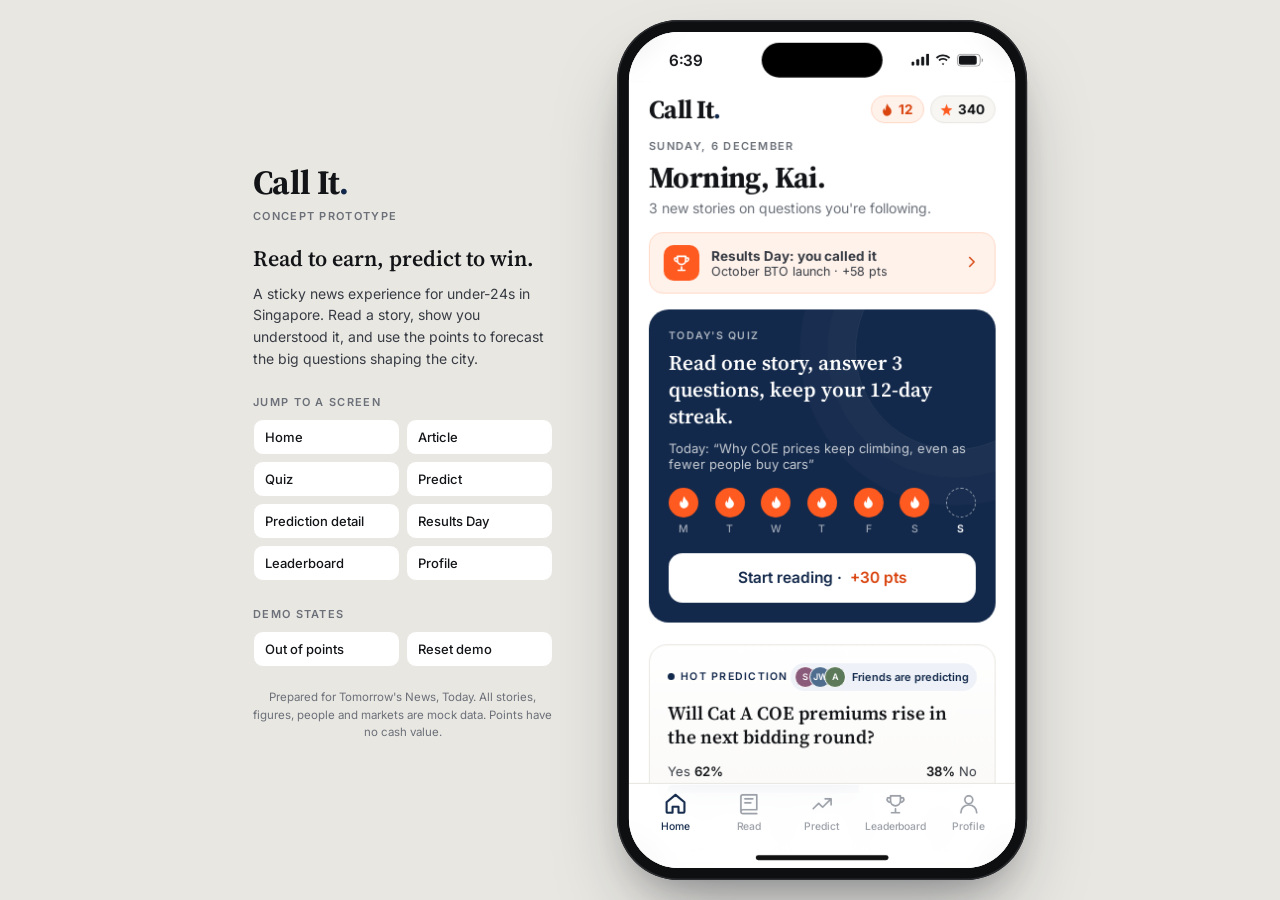
==== callit/index.html @ 399ace3a "Add Call It: clickable mobile mockup for a read-to-earn, predict-to-win news app Single self-contain" ====
<!doctype html>
<html lang="en-SG">
<head>
<meta charset="utf-8">
<meta name="viewport" content="width=device-width, initial-scale=1, viewport-fit=cover">
<title>Call It · Concept prototype</title>
<meta name="description" content="Clickable mobile mockup for Call It: read to earn, predict to win. A news concept for under-24s in Singapore.">
<link rel="preconnect" href="https://fonts.googleapis.com">
<link rel="preconnect" href="https://fonts.gstatic.com" crossorigin>
<link href="https://fonts.googleapis.com/css2?family=Inter:wght@400;500;600;700&family=Source+Serif+4:ital,opsz,wght@0,8..60,400;0,8..60,600;0,8..60,700;1,8..60,400&display=swap" rel="stylesheet">
<style>
:root{
  --ink:#121417; --ink2:#373c44; --muted:#6b7079; --faint:#9a9ea6;
  --line:#e9e7e2; --line2:#f1efeb; --paper:#ffffff; --soft:#f7f6f3;
  --navy:#13294b; --navy2:#223f6e; --navy-tint:#eef2f8; --navy-mid:#c9d3e3;
  --accent:#ff5a1f; --accent-tint:#fff2eb; --accent-deep:#d9440f;
  --green:#1d8048; --green-tint:#e9f5ee; --red:#c0392b; --red-tint:#fcedeb;
  --serif:"Source Serif 4", Georgia, "Times New Roman", serif;
  --sans:Inter, system-ui, -apple-system, "Segoe UI", Roboto, sans-serif;
  --ease:cubic-bezier(.2,.8,.2,1);
}
*{box-sizing:border-box;margin:0;padding:0}
html,body{height:100%}
body{background:#e9e7e2;color:var(--ink);font-family:var(--sans);-webkit-font-smoothing:antialiased;overflow:hidden}
button{font:inherit;color:inherit;background:none;border:0;cursor:pointer;text-align:left}
.serif{font-family:var(--serif)}

/* ---------- Stage & pitch panel ---------- */
.stage{height:100%;display:flex;align-items:center;justify-content:center;gap:64px;padding:24px}
.pitch{width:300px;flex:none}
.pitch .wm{font-family:var(--serif);font-weight:700;font-size:34px;letter-spacing:-.02em}
.pitch .wm i{color:var(--navy);font-style:normal}
.pitch .kicker{font-size:11px;letter-spacing:.12em;text-transform:uppercase;color:var(--muted);font-weight:600;margin-top:4px}
.pitch h2{font-family:var(--serif);font-weight:600;font-size:22px;line-height:1.25;margin:22px 0 10px}
.pitch p{font-size:14px;line-height:1.55;color:var(--ink2)}
.pitch h3{font-size:11px;letter-spacing:.12em;text-transform:uppercase;color:var(--muted);font-weight:600;margin:26px 0 10px}
.jump{display:grid;grid-template-columns:1fr 1fr;gap:6px}
.jump button{background:#fff;border:1px solid var(--line);border-radius:10px;padding:9px 11px;font-size:13px;font-weight:500;transition:border-color .15s,background .15s}
.jump button:hover{border-color:var(--navy);background:var(--navy-tint)}
.jump button.wide{grid-column:span 2}
.pitch .fine{font-size:11.5px;color:var(--muted);margin-top:22px;line-height:1.5}
@media (max-width:1000px){.pitch{display:none}}

/* ---------- Phone ---------- */
.phone-slot{flex:none;position:relative}
.phone{position:absolute;top:0;left:0;width:414px;height:868px;border-radius:62px;background:#0e0f11;padding:12px;transform-origin:top left;
  box-shadow:0 0 0 1.5px #2b2d31 inset,0 40px 80px -20px rgba(20,25,35,.35),0 18px 36px -18px rgba(20,25,35,.3)}
.screen-area{position:relative;width:390px;height:844px;border-radius:50px;overflow:hidden;background:var(--paper);isolation:isolate}
.island{position:absolute;top:11px;left:50%;transform:translateX(-50%);width:122px;height:35px;border-radius:20px;background:#000;z-index:50}
.statusbar{position:absolute;top:0;left:0;right:0;height:50px;z-index:40;display:flex;align-items:center;justify-content:space-between;padding:6px 32px 0 40px;font-weight:600;font-size:15.5px;background:rgba(255,255,255,.9);backdrop-filter:saturate(1.6) blur(12px);-webkit-backdrop-filter:saturate(1.6) blur(12px);transition:background .3s,color .3s}
.statusbar.dark{background:var(--navy);color:#fff}
.statusbar .sb-r{display:flex;gap:6px;align-items:center}
.homebar{position:absolute;bottom:8px;left:50%;transform:translateX(-50%);width:134px;height:5px;border-radius:3px;background:#111;z-index:60;pointer-events:none}
@media (max-width:500px){
  .stage{padding:0}
  .phone-slot{width:100% !important;height:100% !important}
  .phone{position:static;width:100%;height:100%;border-radius:0;padding:0;transform:none !important;box-shadow:none}
  .screen-area{width:100%;height:100%;border-radius:0}
  .island{display:none}
}

#view{position:absolute;inset:0}
.screen{position:absolute;inset:0;overflow-y:auto;overflow-x:hidden;background:var(--paper);padding:50px 0 104px;scrollbar-width:none;will-change:transform}
.screen::-webkit-scrollbar{display:none}
.screen.no-tab{padding-bottom:0}
.screen.leaving{pointer-events:none}
.enter-push{animation:pushIn .42s var(--ease) both;z-index:2;box-shadow:-10px 0 30px rgba(0,0,0,.08)}
.leave-push{animation:pushOut .42s var(--ease) both;z-index:1}
.enter-pop{animation:popIn .4s var(--ease) both;z-index:1}
.leave-pop{animation:popOut .4s var(--ease) both;z-index:2;box-shadow:-10px 0 30px rgba(0,0,0,.08)}
.enter-fade{animation:fadeIn .32s var(--ease) both;z-index:2}
.leave-fade{animation:fadeOut .22s ease both;z-index:1}
@keyframes pushIn{from{transform:translateX(100%)}to{transform:none}}
@keyframes pushOut{to{transform:translateX(-26%);opacity:.5}}
@keyframes popIn{from{transform:translateX(-26%);opacity:.5}to{transform:none;opacity:1}}
@keyframes popOut{to{transform:translateX(100%)}}
@keyframes fadeIn{from{opacity:0;transform:translateY(10px)}to{opacity:1;transform:none}}
@keyframes fadeOut{to{opacity:0}}
@keyframes rise{from{opacity:0;transform:translateY(14px)}to{opacity:1;transform:none}}
@keyframes pop{0%{transform:scale(.6);opacity:0}60%{transform:scale(1.08);opacity:1}100%{transform:scale(1)}}
@keyframes pulse{0%{transform:scale(1)}40%{transform:scale(1.18)}100%{transform:scale(1)}}

/* ---------- Tab bar ---------- */
.tabbar{position:absolute;left:0;right:0;bottom:0;height:86px;padding:8px 10px 26px;display:flex;justify-content:space-around;z-index:30;background:rgba(255,255,255,.94);backdrop-filter:saturate(1.6) blur(14px);-webkit-backdrop-filter:saturate(1.6) blur(14px);border-top:1px solid var(--line);transition:transform .35s var(--ease)}
.tabbar.hidden{transform:translateY(105%)}
.tabbar button{flex:1;display:flex;flex-direction:column;align-items:center;gap:4px;font-size:10.5px;font-weight:500;color:var(--faint);transition:color .2s;text-align:center}
.tabbar button svg{width:24px;height:24px;stroke-width:1.7}
.tabbar button.on{color:var(--navy)}
.tabbar button.on svg{stroke-width:2.1}

/* ---------- Common ---------- */
.pad{padding:0 20px}
.topbar{display:flex;align-items:center;justify-content:space-between;padding:10px 20px 6px;min-height:52px}
.wordmark{font-family:var(--serif);font-weight:700;font-size:26px;letter-spacing:-.025em}
.wordmark i{font-style:normal;color:var(--navy)}
.page-title{font-family:var(--serif);font-weight:700;font-size:30px;letter-spacing:-.02em}
.page-sub{font-size:14px;color:var(--muted);margin-top:2px;line-height:1.45}
.chips{display:flex;gap:6px}
.chip{display:inline-flex;align-items:center;gap:4px;padding:5px 10px 5px 8px;border-radius:99px;font-size:13.5px;font-weight:600;background:var(--soft);border:1px solid var(--line)}
.chip svg{width:15px;height:15px}
.chip.streak{color:var(--accent-deep);background:var(--accent-tint);border-color:#ffd9c7}
.chip.pts{color:var(--ink)}
.chip.pts svg{color:var(--accent)}
.chip.bump{animation:pulse .5s var(--ease)}
.cat{font-size:10.5px;letter-spacing:.11em;text-transform:uppercase;font-weight:650;color:var(--navy);font-weight:600}
.byline{font-size:12px;color:var(--muted);margin-top:6px}
.section-h{display:flex;align-items:baseline;justify-content:space-between;margin:30px 20px 12px;padding-top:14px;border-top:2px solid var(--ink)}
.section-h h2{font-family:var(--serif);font-size:20px;font-weight:700;letter-spacing:-.01em}
.section-h button{font-size:13px;font-weight:600;color:var(--navy)}
.label{font-size:10.5px;letter-spacing:.12em;text-transform:uppercase;font-weight:600;color:var(--muted)}
.btn{display:inline-flex;align-items:center;justify-content:center;gap:8px;height:50px;padding:0 20px;border-radius:14px;font-weight:600;font-size:15.5px;transition:transform .12s,background .2s,opacity .2s}
.btn:active{transform:scale(.98)}
.btn.block{display:flex;width:100%}
.btn.primary{background:var(--navy);color:#fff}
.btn.primary:hover{background:var(--navy2)}
.btn.primary[disabled]{background:#c4cad4;cursor:default}
.btn.ghost{background:var(--soft);color:var(--ink);border:1px solid var(--line)}
.btn.white{background:#fff;color:var(--navy)}
.btn.text{height:44px;color:var(--navy)}
.icon-btn{width:40px;height:40px;border-radius:12px;display:grid;place-items:center;color:var(--ink)}
.icon-btn:hover{background:var(--soft)}
.icon-btn svg{width:22px;height:22px}
.navbar{position:sticky;top:0;z-index:5;display:flex;align-items:center;justify-content:space-between;padding:4px 10px;background:rgba(255,255,255,.94);backdrop-filter:blur(10px);-webkit-backdrop-filter:blur(10px)}
.navbar .nb-r{display:flex}
.navbar .nb-t{font-size:13px;font-weight:600;color:var(--muted);opacity:0;transition:opacity .2s;max-width:200px;white-space:nowrap;overflow:hidden;text-overflow:ellipsis}
.navbar.scrolled{border-bottom:1px solid var(--line)}
.navbar.scrolled .nb-t{opacity:1}
.avatar{width:32px;height:32px;border-radius:50%;display:grid;place-items:center;font-size:12px;font-weight:600;color:#fff;flex:none;border:2px solid #fff}
.avstack{display:flex}
.avstack .avatar{width:22px;height:22px;font-size:9px;margin-left:-7px;border-width:1.5px}
.avstack .avatar:first-child{margin-left:0}
.toast{position:absolute;left:50%;bottom:104px;transform:translate(-50%,20px);background:var(--ink);color:#fff;padding:11px 16px;border-radius:12px;font-size:13.5px;font-weight:500;opacity:0;transition:all .3s var(--ease);z-index:70;white-space:nowrap;pointer-events:none}
.toast.show{opacity:1;transform:translate(-50%,0)}
#confetti{position:absolute;inset:0;width:100%;height:100%;pointer-events:none;z-index:65}
.stagger>*{animation:rise .5s var(--ease) both}
.stagger>*:nth-child(2){animation-delay:.04s}.stagger>*:nth-child(3){animation-delay:.08s}.stagger>*:nth-child(4){animation-delay:.12s}.stagger>*:nth-child(5){animation-delay:.16s}.stagger>*:nth-child(6){animation-delay:.2s}.stagger>*:nth-child(7){animation-delay:.24s}.stagger>*:nth-child(8){animation-delay:.28s}
.no-anim .stagger>*{animation:none}

/* ---------- Thumbnails ---------- */
.thumb{position:relative;border-radius:10px;overflow:hidden;display:grid;place-items:center;color:rgba(255,255,255,.55);flex:none}
.thumb::after{content:"";position:absolute;inset:0;background:repeating-linear-gradient(135deg,rgba(255,255,255,.05) 0 1px,transparent 1px 9px)}
.thumb svg{width:34%;height:34%;stroke-width:1.2;position:relative;z-index:1}
.thumb.lead{width:100%;aspect-ratio:16/9;border-radius:12px}
.thumb.lead svg{width:22%;height:22%}
.thumb.sq{width:86px;height:86px}
.thumb.sm{width:64px;height:64px;border-radius:8px}
.thumb.xs{width:40px;height:40px;border-radius:8px}
.thumb.hero{width:100%;aspect-ratio:16/9;border-radius:0}
.thumb.hero svg{width:20%;height:20%}

/* ---------- Article cards ---------- */
.lead-card{display:block;width:100%;padding:0 20px}
.lead-card h3{font-family:var(--serif);font-size:24px;line-height:1.2;font-weight:700;letter-spacing:-.015em;margin:8px 0 6px}
.lead-card .dek{font-family:var(--serif);font-size:15.5px;line-height:1.45;color:var(--ink2)}
.lead-card .cat{display:block;margin-top:14px}
.row-card{display:flex;gap:14px;width:100%;padding:16px 20px;border-top:1px solid var(--line)}
.row-card:first-child{border-top:0}
.row-card .rc-body{flex:1;min-width:0}
.row-card h3{font-family:var(--serif);font-size:17px;line-height:1.28;font-weight:600;margin-top:5px;letter-spacing:-.005em}
.row-card:hover h3,.lead-card:hover h3,.mini-card:hover h3{text-decoration:underline;text-decoration-thickness:1px;text-underline-offset:3px}
.meta-row{display:flex;align-items:center;gap:8px;margin-top:7px;font-size:12px;color:var(--muted)}
.qb{font-size:11px;font-weight:600;color:var(--accent-deep);background:var(--accent-tint);padding:2px 7px;border-radius:6px;white-space:nowrap}
.qb.done{color:var(--green);background:var(--green-tint)}
.mini-card{display:flex;gap:12px;width:100%;padding:12px 0;border-top:1px solid var(--line);align-items:center}
.mini-card:first-child{border-top:0;padding-top:4px}
.mini-card h3{font-family:var(--serif);font-size:15.5px;line-height:1.3;font-weight:600;margin-top:3px}

/* ---------- Home ---------- */
.greet{padding:6px 20px 0}
.greet .date{font-size:11px;letter-spacing:.12em;text-transform:uppercase;color:var(--muted);font-weight:600}
.greet h1{font-family:var(--serif);font-size:30px;font-weight:700;letter-spacing:-.02em;margin-top:4px}
.greet p{font-size:14px;color:var(--muted);margin-top:2px}
.results-strip{display:flex;align-items:center;gap:12px;margin:16px 20px 0;padding:12px 14px;border-radius:14px;background:var(--accent-tint);border:1px solid #ffd9c7;width:calc(100% - 40px)}
.results-strip .rs-ic{width:36px;height:36px;border-radius:10px;background:var(--accent);color:#fff;display:grid;place-items:center;flex:none}
.results-strip .rs-ic svg{width:20px;height:20px}
.results-strip b{display:block;font-size:13.5px}
.results-strip span{font-size:12.5px;color:var(--ink2)}
.results-strip .chev{margin-left:auto;color:var(--accent-deep)}
.quiz-card{margin:16px 20px 0;padding:20px;border-radius:20px;background:var(--navy);color:#fff;position:relative;overflow:hidden}
.quiz-card::before{content:"";position:absolute;right:-60px;top:-60px;width:200px;height:200px;border-radius:50%;border:1px solid rgba(255,255,255,.08);box-shadow:0 0 0 28px rgba(255,255,255,.025),0 0 0 56px rgba(255,255,255,.02)}
.quiz-card .label{color:rgba(255,255,255,.65)}
.quiz-card h2{font-family:var(--serif);font-size:21px;line-height:1.28;font-weight:600;margin:8px 0 16px;max-width:290px;position:relative}
.quiz-card .qc-art{font-size:13px;color:rgba(255,255,255,.75);margin:-6px 0 16px;position:relative}
.week{display:flex;justify-content:space-between;margin-bottom:18px;position:relative}
.week .d{display:flex;flex-direction:column;align-items:center;gap:5px;font-size:10.5px;color:rgba(255,255,255,.6);font-weight:500}
.week .dot{width:30px;height:30px;border-radius:50%;display:grid;place-items:center;background:rgba(255,255,255,.08)}
.week .dot svg{width:15px;height:15px}
.week .dot.done{background:var(--accent);color:#fff}
.week .dot.today{border:1.5px dashed rgba(255,255,255,.55);background:transparent}
.week .d.is-today{color:#fff;font-weight:600}
.quiz-card .btn{position:relative}
.quiz-card.safe .btn{background:rgba(255,255,255,.12);color:#fff}
.hot{margin:22px 20px 0;border:1px solid var(--line);border-radius:18px;padding:18px;display:block;width:calc(100% - 40px);background:linear-gradient(180deg,#fff, var(--soft));transition:border-color .2s}
.hot:hover{border-color:var(--navy-mid)}
.hot .hot-top{display:flex;justify-content:space-between;align-items:center}
.live{display:inline-flex;align-items:center;gap:6px;font-size:10.5px;letter-spacing:.12em;text-transform:uppercase;font-weight:650;color:var(--navy);font-weight:600}
.live::before{content:"";width:7px;height:7px;border-radius:50%;background:var(--navy);box-shadow:0 0 0 0 rgba(19,41,75,.5);animation:livepulse 2s infinite}
@keyframes livepulse{0%{box-shadow:0 0 0 0 rgba(19,41,75,.45)}70%{box-shadow:0 0 0 7px rgba(19,41,75,0)}100%{box-shadow:0 0 0 0 rgba(19,41,75,0)}}
.hot h3{font-family:var(--serif);font-size:19px;line-height:1.3;font-weight:600;margin:10px 0 14px}
.countdown{font-variant-numeric:tabular-nums;font-size:12.5px;font-weight:600;color:var(--ink2)}
.countdown-big{display:flex;gap:6px;margin-top:14px}
.countdown-big .u{flex:1;background:#fff;border:1px solid var(--line);border-radius:10px;padding:7px 0;text-align:center}
.countdown-big b{display:block;font-size:18px;font-variant-numeric:tabular-nums;font-weight:650;font-weight:600}
.countdown-big small{font-size:10px;color:var(--muted);text-transform:uppercase;letter-spacing:.08em}
.hot .cta{display:flex;justify-content:space-between;align-items:center;margin-top:14px;font-size:13.5px;font-weight:600;color:var(--navy)}

/* Yes/No bar */
.yn-labels{display:flex;justify-content:space-between;font-size:13px;margin-bottom:6px;color:var(--ink2)}
.yn-labels b{font-weight:650;color:var(--ink);font-weight:600}
.yn-bar{height:8px;border-radius:5px;background:#e3e6ec;overflow:hidden;display:flex}
.yn-bar i{display:block;height:100%;background:var(--navy);border-radius:5px 0 0 5px;transition:width .8s var(--ease)}
.yn.big .yn-labels{font-size:15px}
.yn.big .yn-labels b{font-size:26px;font-family:var(--serif);font-weight:700;display:block;line-height:1.1}
.yn.big .yn-bar{height:12px;border-radius:7px}
.yn.big .yn-labels span:last-child{text-align:right}

/* ---------- Read ---------- */
.filters{display:flex;gap:7px;overflow-x:auto;padding:14px 20px 4px;scrollbar-width:none}
.filters::-webkit-scrollbar{display:none}
.filters button{flex:none;padding:7px 13px;border-radius:99px;font-size:13px;font-weight:500;border:1px solid var(--line);color:var(--ink2);transition:all .15s}
.filters button.on{background:var(--ink);border-color:var(--ink);color:#fff}
.cap-line{margin:14px 20px 0;display:flex;align-items:center;gap:10px;font-size:12px;color:var(--muted)}
.cap-line .bar{flex:1;height:4px;border-radius:2px;background:var(--line);overflow:hidden}
.cap-line .bar i{display:block;height:100%;background:var(--accent);border-radius:2px;transition:width .6s var(--ease)}

/* ---------- Article ---------- */
.read-prog{position:absolute;left:0;bottom:-1px;height:2px;background:var(--navy);width:0}
.art-head{padding:6px 20px 0}
.art-head h1{font-family:var(--serif);font-size:29px;line-height:1.16;font-weight:700;letter-spacing:-.02em;margin:10px 0 12px}
.art-head .dek{font-family:var(--serif);font-size:17.5px;line-height:1.45;color:var(--ink2)}
.author{display:flex;align-items:center;gap:10px;padding:16px 0;margin-top:16px;border-top:1px solid var(--line);border-bottom:1px solid var(--line)}
.author .avatar{background:var(--navy-mid);color:var(--navy);border:0;width:36px;height:36px}
.author b{font-size:13.5px;display:block}
.author span{font-size:12px;color:var(--muted)}
.art-fig{margin:18px 0 0}
.art-fig figcaption{font-size:11.5px;color:var(--muted);padding:6px 20px 0}
.explainer{margin:20px 20px 0;border:1px solid var(--navy-mid);border-radius:16px;background:var(--navy-tint);overflow:hidden}
.explainer .ex-btn{display:flex;align-items:center;gap:10px;width:100%;padding:14px 16px;font-weight:600;font-size:14.5px;color:var(--navy)}
.explainer .ex-btn .spark{width:30px;height:30px;border-radius:9px;background:var(--navy);color:#fff;display:grid;place-items:center;flex:none}
.explainer .ex-btn .spark svg{width:16px;height:16px}
.explainer .ex-btn small{display:block;font-weight:500;font-size:12px;color:var(--muted)}
.explainer .ex-btn .chev{margin-left:auto;transition:transform .3s var(--ease)}
.explainer .ex-body{display:grid;grid-template-rows:0fr;transition:grid-template-rows .4s var(--ease)}
.explainer .ex-body>div{overflow:hidden}
.explainer.open .ex-body{grid-template-rows:1fr}
.explainer.open .chev{transform:rotate(180deg)}
.explainer .ex-inner{padding:0 16px 16px}
.explainer .ex-inner p{font-size:15px;line-height:1.55;color:var(--ink)}
.explainer .ex-note{display:flex;gap:6px;align-items:flex-start;font-size:11.5px;color:var(--muted);margin-top:12px;padding-top:10px;border-top:1px solid var(--navy-mid);line-height:1.45}
.explainer .ex-note svg{width:14px;height:14px;flex:none;margin-top:1px}
.art-body{padding:6px 20px 0}
.art-body p{font-family:var(--serif);font-size:17.5px;line-height:1.62;color:#1d2025;margin-top:18px}
.art-body p:first-child::first-letter{font-size:52px;float:left;line-height:.9;padding:5px 8px 0 0;font-weight:700;color:var(--navy)}
.linked{margin:26px 20px 0;padding:14px 16px;border-radius:14px;border:1px solid var(--line);display:flex;gap:12px;align-items:center;width:calc(100% - 40px)}
.linked .lk-ic{width:36px;height:36px;border-radius:10px;background:var(--navy-tint);color:var(--navy);display:grid;place-items:center;flex:none}
.linked .lk-ic svg{width:19px;height:19px}
.linked b{font-family:var(--serif);font-size:15px;font-weight:600;display:block;line-height:1.3;margin-top:2px}
.sources{margin:24px 20px 0;padding-top:14px;border-top:1px solid var(--line);font-size:12.5px;color:var(--muted);line-height:1.6}
.sources b{color:var(--ink2);font-weight:600}
.sources .trust{display:flex;gap:14px;margin-top:10px;font-weight:500;color:var(--navy)}
.sticky-cta{position:sticky;bottom:0;margin-top:26px;padding:14px 20px 34px;background:linear-gradient(180deg,rgba(255,255,255,0),#fff 22%);z-index:4}
.sticky-cta .btn .pts{color:#ffb08f;font-weight:600}
.done-box{display:flex;align-items:center;gap:10px;justify-content:center;height:50px;border-radius:14px;background:var(--green-tint);color:var(--green);font-weight:600;font-size:14.5px}

/* ---------- Quiz ---------- */
.screen.quiz-screen{padding-bottom:0;display:flex;flex-direction:column}
.quiz-top{display:flex;align-items:center;gap:12px;padding:6px 14px 6px 10px}
.qprog{flex:1;display:flex;gap:5px}
.qprog span{flex:1;height:5px;border-radius:3px;background:var(--line);overflow:hidden;position:relative}
.qprog span i{position:absolute;inset:0;background:var(--navy);transform:scaleX(0);transform-origin:left;transition:transform .5s var(--ease)}
.qprog span.ok i{background:var(--green)}
.qprog span.bad i{background:var(--red)}
.qprog span.fill i{transform:scaleX(1)}
.qcount{font-size:12.5px;font-weight:600;color:var(--muted);font-variant-numeric:tabular-nums;min-width:28px;text-align:right}
.quiz-body{flex:1;padding:14px 20px 0}
.q-enter{animation:qIn .45s var(--ease) both}
@keyframes qIn{from{opacity:0;transform:translateX(30px)}to{opacity:1;transform:none}}
.qsrc{display:flex;gap:10px;align-items:center;padding:10px 12px;border-radius:12px;background:var(--soft);font-size:12px;color:var(--muted);line-height:1.35}
.qsrc b{color:var(--ink2);font-weight:600;font-family:var(--serif);font-size:13px}
.qlabel{margin-top:24px}
.qq{font-family:var(--serif);font-size:23px;line-height:1.28;font-weight:600;margin-top:8px;letter-spacing:-.01em}
.opts{display:flex;flex-direction:column;gap:9px;margin-top:22px}
.opt{display:flex;gap:12px;align-items:flex-start;width:100%;padding:14px;border:1.5px solid var(--line);border-radius:14px;font-size:15px;line-height:1.4;transition:border-color .2s,background .2s,opacity .3s,transform .12s}
.opt:hover{border-color:var(--navy-mid)}
.opt:active{transform:scale(.99)}
.opt .k{width:26px;height:26px;border-radius:8px;flex:none;display:grid;place-items:center;font-size:12.5px;font-weight:600;background:var(--soft);color:var(--muted);transition:all .2s}
.opt .k svg{width:15px;height:15px;stroke-width:2.6}
.opts.locked .opt{cursor:default}
.opts.locked .opt:not(.ok):not(.bad){opacity:.45}
.opt.ok{border-color:var(--green);background:var(--green-tint)}
.opt.ok .k{background:var(--green);color:#fff}
.opt.bad{border-color:var(--red);background:var(--red-tint);animation:shake .4s}
.opt.bad .k{background:var(--red);color:#fff}
@keyframes shake{20%,60%{transform:translateX(-4px)}40%,80%{transform:translateX(4px)}}
.fb{margin-top:16px;padding:14px 16px;border-radius:14px;animation:rise .4s var(--ease) both}
.fb.ok{background:var(--green-tint)}
.fb.bad{background:var(--red-tint)}
.fb-h{display:flex;align-items:center;gap:8px;font-weight:650;font-size:15px;font-weight:600}
.fb.ok .fb-h{color:var(--green)}
.fb.bad .fb-h{color:var(--red)}
.fb-h .plus{margin-left:auto;color:var(--accent-deep);background:#fff;padding:3px 9px;border-radius:8px;font-size:13px;animation:pop .5s var(--ease) .1s both}
.fb p{font-size:14px;line-height:1.5;color:var(--ink2);margin-top:6px}
.fb p em{font-style:normal;font-weight:600;color:var(--ink)}
.qhint{font-size:12.5px;color:var(--faint);margin-top:18px;text-align:center}
.quiz-foot{padding:16px 20px 36px}

.quiz-end{flex:1;display:flex;flex-direction:column;padding:10px 20px 36px;text-align:center}
.ring{width:132px;height:132px;margin:18px auto 0;position:relative}
.ring svg{width:100%;height:100%;transform:rotate(-90deg)}
.ring circle{fill:none;stroke-width:9}
.ring .bg{stroke:var(--line)}
.ring .fg{stroke:var(--navy);stroke-linecap:round;transition:stroke-dashoffset 1.1s var(--ease) .2s}
.ring .num{position:absolute;inset:0;display:grid;place-items:center;font-family:var(--serif);font-weight:700;font-size:38px}
.ring .num small{display:block;font-size:13px;font-family:var(--sans);font-weight:500;color:var(--muted);margin-top:-6px}
.quiz-end h2{font-family:var(--serif);font-size:28px;font-weight:700;margin-top:18px;letter-spacing:-.015em}
.quiz-end .sub{font-size:14.5px;color:var(--muted);margin-top:6px;line-height:1.5;padding:0 10px}
.end-stats{display:grid;grid-template-columns:1fr 1fr;gap:10px;margin-top:24px;text-align:left}
.end-stat{border:1px solid var(--line);border-radius:16px;padding:14px}
.end-stat .v{font-size:26px;font-weight:700;font-family:var(--serif);margin-top:4px;display:flex;align-items:center;gap:6px}
.end-stat .v svg{width:22px;height:22px}
.end-stat.pts .v{color:var(--accent-deep)}
.end-stat.str{background:var(--accent-tint);border-color:#ffd9c7}
.end-stat.str .v{color:var(--accent-deep)}
.end-stat small{font-size:12px;color:var(--muted);display:block;margin-top:2px}
.flip{display:inline-block;animation:flip .7s var(--ease) .6s both}
@keyframes flip{0%{transform:rotateX(90deg);opacity:0}100%{transform:none;opacity:1}}
.flame-pop{animation:pop .6s var(--ease) .5s both}
.end-cap{margin-top:12px;text-align:left}
.end-actions{margin-top:auto;padding-top:22px;display:flex;flex-direction:column;gap:6px}

/* ---------- Predict ---------- */
.balance{margin:16px 20px 0;display:flex;align-items:center;justify-content:space-between;padding:14px 16px;border-radius:16px;background:var(--soft);border:1px solid var(--line)}
.balance .bv{display:flex;align-items:center;gap:6px;font-size:22px;font-weight:700;font-family:var(--serif)}
.balance .bv svg{width:18px;height:18px;color:var(--accent)}
.balance small{display:block;font-size:12px;color:var(--muted)}
.balance button{font-size:13px;font-weight:600;color:var(--navy)}
.seg{display:flex;margin:18px 20px 0;padding:3px;border-radius:12px;background:var(--soft);border:1px solid var(--line)}
.seg button{flex:1;text-align:center;padding:8px 0;border-radius:9px;font-size:13.5px;font-weight:600;color:var(--muted);transition:all .2s}
.seg button.on{background:#fff;color:var(--ink);box-shadow:0 1px 3px rgba(0,0,0,.08)}
.mlist{padding:4px 20px 0}
.mcard{display:block;width:100%;margin-top:12px;padding:16px;border:1px solid var(--line);border-radius:18px;transition:border-color .2s,box-shadow .2s;background:#fff}
.mcard:hover{border-color:var(--navy-mid);box-shadow:0 6px 20px -10px rgba(19,41,75,.2)}
.mcard .mc-top{display:flex;justify-content:space-between;align-items:center;gap:8px}
.mcard h3{font-family:var(--serif);font-size:18px;line-height:1.3;font-weight:600;margin:9px 0 14px}
.mcard .mmeta{display:flex;flex-wrap:wrap;gap:4px 12px;margin-top:12px;font-size:12px;color:var(--muted)}
.mcard .mmeta span{display:inline-flex;align-items:center;gap:4px}
.mcard .mmeta svg{width:13px;height:13px}
.ftag{display:inline-flex;align-items:center;gap:6px;font-size:11px;font-weight:600;color:var(--navy);background:var(--navy-tint);padding:3px 8px 3px 4px;border-radius:99px}
.yourcall{display:flex;align-items:center;gap:8px;margin-top:12px;padding-top:12px;border-top:1px dashed var(--line);font-size:12.5px;color:var(--ink2)}
.pill{font-size:11px;font-weight:700;letter-spacing:.06em;padding:3px 8px;border-radius:6px}
.pill.yes{background:var(--navy);color:#fff}
.pill.no{background:#fff;color:var(--navy);box-shadow:inset 0 0 0 1.5px var(--navy)}
.resolved-tag{font-size:10.5px;letter-spacing:.1em;text-transform:uppercase;font-weight:600;color:var(--accent-deep);background:var(--accent-tint);padding:3px 8px;border-radius:6px}
.lowpts{margin:16px 20px 0;padding:16px;border-radius:16px;border:1.5px dashed var(--navy-mid);background:var(--navy-tint)}
.lowpts b{font-family:var(--serif);font-size:17px;display:block}
.lowpts p{font-size:13.5px;color:var(--ink2);margin:6px 0 12px;line-height:1.5}

/* ---------- Market detail ---------- */
.m-head{padding:4px 20px 0}
.m-head h1{font-family:var(--serif);font-size:26px;line-height:1.22;font-weight:700;letter-spacing:-.015em;margin:10px 0 6px}
.m-head .mmeta{font-size:12.5px;color:var(--muted)}
.m-odds{padding:18px 20px 0}
.card{border:1px solid var(--line);border-radius:18px;padding:16px;margin:16px 20px 0}
.card-h{display:flex;justify-content:space-between;align-items:baseline}
.card-h h3{font-family:var(--serif);font-size:17px;font-weight:700}
.card-h small{font-size:12px;color:var(--muted)}
.chart{width:100%;height:auto;display:block;margin-top:10px;overflow:visible}
.chart .ln{stroke-dasharray:1;stroke-dashoffset:1;animation:draw 1.4s var(--ease) .2s forwards}
@keyframes draw{to{stroke-dashoffset:0}}
.chart .mk{animation:pop .4s var(--ease) both}
.legend{margin-top:8px}
.legend button{display:flex;align-items:center;gap:10px;width:100%;padding:9px 0;border-top:1px solid var(--line2);font-size:13px;line-height:1.35}
.legend .n{width:20px;height:20px;border-radius:50%;background:var(--navy);color:#fff;font-size:10.5px;font-weight:700;display:grid;place-items:center;flex:none}
.legend .t{flex:1;font-family:var(--serif);font-weight:600;font-size:13.5px}
.legend .d{font-size:12px;font-weight:600;font-variant-numeric:tabular-nums;white-space:nowrap}
.legend .d.up{color:var(--navy)}
.legend .d.down{color:var(--muted)}
.friends-row{display:flex;gap:6px;overflow-x:auto;margin-top:12px;scrollbar-width:none}
.friends-row::-webkit-scrollbar{display:none}
.fcall{flex:none;width:68px;display:flex;flex-direction:column;align-items:center;gap:6px;font-size:12px;text-align:center}
.fcall .avatar{width:44px;height:44px;font-size:15px;border:0}
.stake .sides{display:grid;grid-template-columns:1fr 1fr;gap:8px;margin-top:12px}
.side{display:flex;justify-content:space-between;align-items:center;padding:14px;border-radius:14px;border:1.5px solid var(--line);font-size:16px;font-weight:700;transition:all .2s}
.side span{font-size:13px;font-weight:500;color:var(--muted)}
.side.on{border-color:var(--navy);background:var(--navy);color:#fff}
.side.on span{color:rgba(255,255,255,.7)}
.stake-row{display:flex;justify-content:space-between;align-items:baseline;margin-top:18px}
.stake-row b{font-size:22px;font-family:var(--serif);font-variant-numeric:tabular-nums}
input[type=range]{-webkit-appearance:none;appearance:none;width:100%;height:6px;border-radius:3px;margin:14px 0 6px;background:linear-gradient(90deg,var(--navy) var(--p,40%),#e3e6ec var(--p,40%));outline:none}
input[type=range]::-webkit-slider-thumb{-webkit-appearance:none;width:26px;height:26px;border-radius:50%;background:#fff;border:1.5px solid var(--navy-mid);box-shadow:0 2px 6px rgba(0,0,0,.15);cursor:grab}
input[type=range]::-moz-range-thumb{width:24px;height:24px;border-radius:50%;background:#fff;border:1.5px solid var(--navy-mid);box-shadow:0 2px 6px rgba(0,0,0,.15);cursor:grab}
.stake-scale{display:flex;justify-content:space-between;font-size:11.5px;color:var(--faint)}
.payout{display:flex;justify-content:space-between;align-items:center;margin:14px 0;padding:12px 14px;border-radius:12px;background:var(--soft);font-size:13.5px;color:var(--ink2)}
.payout b{font-variant-numeric:tabular-nums;color:var(--ink)}
.fine{font-size:11.5px;color:var(--muted);text-align:center;line-height:1.5;margin-top:12px}
.called{margin-top:12px;padding:16px;border-radius:14px;background:var(--navy-tint);animation:rise .4s var(--ease) both}
.called .ch{display:flex;align-items:center;gap:8px;font-weight:600}
.called .ch svg{width:20px;height:20px;color:var(--navy)}
.called p{font-size:13.5px;color:var(--ink2);margin-top:6px;line-height:1.5}
.m-foot{padding:20px 20px 0;font-size:11.5px;color:var(--muted);text-align:center;line-height:1.5}

/* ---------- Results ---------- */
.screen.results-screen{padding-top:50px}
.r-hero{background:var(--navy);color:#fff;padding:6px 20px 30px;position:relative;overflow:hidden;text-align:center}
.r-hero .navrow{display:flex;justify-content:space-between;align-items:center;margin:0 -10px}
.r-hero .icon-btn{color:#fff}
.r-hero .icon-btn:hover{background:rgba(255,255,255,.1)}
.r-hero .rk{display:inline-block;font-size:11px;letter-spacing:.16em;text-transform:uppercase;font-weight:700;color:var(--accent);background:rgba(255,90,31,.14);padding:5px 10px;border-radius:7px}
.r-hero .rq{font-family:var(--serif);font-size:17px;line-height:1.35;color:rgba(255,255,255,.78);margin:14px auto 0;max-width:310px}
.stamp{display:inline-block;margin-top:20px;font-family:var(--serif);font-weight:700;font-size:54px;letter-spacing:.02em;padding:0 22px;border:3px solid #fff;border-radius:14px;line-height:1.25;animation:stamp .6s cubic-bezier(.3,1.6,.5,1) .3s both}
@keyframes stamp{from{transform:scale(1.8) rotate(-8deg);opacity:0}to{transform:rotate(-3deg);opacity:1}}
.r-hero .outcome{font-size:14px;color:rgba(255,255,255,.75);margin-top:14px;line-height:1.5}
.r-hero h2{font-family:var(--serif);font-size:32px;font-weight:700;margin-top:18px;animation:rise .5s var(--ease) .7s both}
.won{margin:16px auto 0;display:inline-flex;align-items:baseline;gap:6px;color:var(--accent);animation:rise .5s var(--ease) .85s both}
.won b{font-family:var(--serif);font-size:46px;font-weight:700;font-variant-numeric:tabular-nums;line-height:1}
.won span{font-size:16px;font-weight:600}
.r-hero .stakeline{font-size:13px;color:rgba(255,255,255,.7);margin-top:6px;animation:rise .5s var(--ease) .95s both}
.lb{margin-top:6px}
.lb-row{display:flex;align-items:center;gap:12px;padding:11px 0;border-top:1px solid var(--line2);font-size:14px}
.lb-row:first-child{border-top:0}
.lb-row .rk{width:20px;font-weight:700;color:var(--muted);font-variant-numeric:tabular-nums;text-align:center}
.lb-row .nm{flex:1;font-weight:500}
.lb-row .nm small{display:block;font-size:12px;color:var(--muted);font-weight:400}
.lb-row .net{font-weight:700;font-variant-numeric:tabular-nums}
.lb-row .net.pos{color:var(--green)}
.lb-row .net.neg{color:var(--muted)}
.lb-row.me{background:var(--navy-tint);margin:0 -16px;padding:11px 16px;border-radius:12px;border-top-color:transparent}
.lb-row.me+.lb-row{border-top-color:transparent}
.why{display:block;width:calc(100% - 40px);margin:16px 20px 0;border:1px solid var(--line);border-radius:18px;overflow:hidden}
.why .thumb{border-radius:0}
.why .why-b{padding:14px 16px 16px}
.why h3{font-family:var(--serif);font-size:20px;line-height:1.25;font-weight:700;margin-top:6px}
.why p{font-family:var(--serif);font-size:14.5px;color:var(--ink2);margin-top:6px;line-height:1.45}

/* ---------- Leaderboard ---------- */
.week-note{margin:4px 20px 0;font-size:12.5px;color:var(--muted)}
.podium{display:grid;grid-template-columns:1fr 1fr 1fr;align-items:end;gap:8px;margin:22px 20px 0}
.pod{text-align:center;display:flex;flex-direction:column;align-items:center}
.pod .avatar{width:52px;height:52px;font-size:17px;border:3px solid #fff;box-shadow:0 2px 8px rgba(0,0,0,.08)}
.pod.p1 .avatar{width:64px;height:64px;font-size:20px}
.pod .pn{font-size:13px;font-weight:600;margin-top:6px}
.pod .pp{font-size:12px;color:var(--muted);font-variant-numeric:tabular-nums}
.pod .step{width:100%;margin-top:8px;border-radius:12px 12px 0 0;background:var(--soft);border:1px solid var(--line);border-bottom:0;display:grid;place-items:center;font-family:var(--serif);font-weight:700;font-size:22px;color:var(--muted)}
.pod.p1 .step{height:84px;background:var(--navy);color:#fff;border-color:var(--navy)}
.pod.p2 .step{height:62px}
.pod.p3 .step{height:46px}
.board{margin:0 20px;border-top:1px solid var(--line)}
.brow{display:flex;align-items:center;gap:12px;padding:12px 0;border-bottom:1px solid var(--line2)}
.brow .rk{width:24px;text-align:center;font-weight:700;color:var(--muted);font-variant-numeric:tabular-nums;font-size:14px}
.brow .nm{flex:1;font-size:14.5px;font-weight:500}
.brow .nm small{display:block;font-size:12px;color:var(--muted);font-weight:400}
.brow .pv{text-align:right;font-weight:700;font-variant-numeric:tabular-nums;font-size:14.5px}
.brow .pv small{display:block;font-size:11px;font-weight:600}
.brow .up{color:var(--green)}.brow .dn{color:var(--red)}.brow .eq{color:var(--faint)}
.brow.me{background:var(--navy-tint);margin:0 -12px;padding:12px;border-radius:12px;border-bottom-color:transparent}
.brow.gap{justify-content:center;color:var(--faint);font-size:16px;letter-spacing:.3em;padding:4px 0}
.how{margin:20px 20px 0;padding:14px 16px;border-radius:14px;background:var(--soft);font-size:12.5px;color:var(--ink2);line-height:1.6}
.how b{font-weight:600}

/* ---------- Profile ---------- */
.prof{display:flex;align-items:center;gap:14px;padding:8px 20px 0}
.prof .avatar{width:64px;height:64px;font-size:22px;border:0;background:var(--navy)}
.prof h1{font-family:var(--serif);font-size:24px;font-weight:700}
.prof h1+span{font-size:13px;color:var(--muted)}
.stats{display:grid;grid-template-columns:1fr 1fr;gap:10px;margin:20px 20px 0}
.stat{border:1px solid var(--line);border-radius:16px;padding:14px}
.stat .v{font-family:var(--serif);font-size:28px;font-weight:700;display:flex;align-items:center;gap:5px;letter-spacing:-.01em}
.stat .v svg{width:20px;height:20px}
.stat small{font-size:12px;color:var(--muted)}
.stat.acc .v{color:var(--navy)}
.stat.str .v{color:var(--accent-deep)}
.cal{display:grid;grid-template-columns:repeat(14,1fr);gap:5px;margin-top:12px}
.cal i{aspect-ratio:1;border-radius:5px;background:var(--line2)}
.cal i.on{background:var(--accent);opacity:.9}
.cal i.today{box-shadow:inset 0 0 0 1.5px var(--accent)}
.cal-l{display:flex;justify-content:space-between;font-size:11px;color:var(--faint);margin-top:8px}
.badges{display:grid;grid-template-columns:repeat(3,1fr);gap:14px 8px;margin-top:14px}
.badge{display:flex;flex-direction:column;align-items:center;text-align:center;gap:7px}
.badge .bi{width:58px;height:58px;border-radius:50%;display:grid;place-items:center;background:var(--navy);color:#fff;position:relative;box-shadow:0 0 0 4px var(--navy-tint)}
.badge .bi svg{width:24px;height:24px}
.badge.locked .bi{background:var(--soft);color:var(--faint);box-shadow:0 0 0 4px var(--line2)}
.badge .bi .pr{position:absolute;inset:-4px;width:66px;height:66px;transform:rotate(-90deg)}
.badge b{font-size:12.5px;font-weight:600;line-height:1.25}
.badge small{font-size:11px;color:var(--muted);line-height:1.3;margin-top:-4px}
.subtle-cap{display:flex;align-items:center;gap:10px;margin-top:6px;font-size:12px;color:var(--muted)}
.subtle-cap .bar{flex:1;height:4px;border-radius:2px;background:var(--line);overflow:hidden}
.subtle-cap .bar i{display:block;height:100%;background:var(--accent)}
.note{margin:16px 20px 0;font-size:12px;line-height:1.55;color:var(--muted);display:flex;gap:8px}
.note svg{width:16px;height:16px;flex:none;margin-top:1px;color:var(--navy)}
.topics{display:flex;flex-wrap:wrap;gap:6px;margin-top:12px}
.topics span{padding:6px 12px;border-radius:99px;border:1px solid var(--line);font-size:12.5px;font-weight:500}
</style>
</head>
<body>

<div class="stage">
  <aside class="pitch">
    <div class="wm">Call It<i>.</i></div>
    <div class="kicker">Concept prototype</div>
    <h2>Read to earn, predict to win.</h2>
    <p>A sticky news experience for under-24s in Singapore. Read a story, show you understood it, and use the points to forecast the big questions shaping the city.</p>
    <h3>Jump to a screen</h3>
    <div class="jump">
      <button data-jump="home">Home</button>
      <button data-jump="article">Article</button>
      <button data-jump="quiz">Quiz</button>
      <button data-jump="predict">Predict</button>
      <button data-jump="market">Prediction detail</button>
      <button data-jump="results">Results Day</button>
      <button data-jump="leaderboard">Leaderboard</button>
      <button data-jump="profile">Profile</button>
    </div>
    <h3>Demo states</h3>
    <div class="jump">
      <button data-jump="low">Out of points</button>
      <button data-jump="reset">Reset demo</button>
    </div>
    <p class="fine">Prepared for Tomorrow's News, Today. All stories, figures, people and markets are mock data. Points have no cash value.</p>
  </aside>

  <div class="phone-slot" id="slot">
    <div class="phone" id="phone">
      <div class="screen-area" id="screenArea">
        <div class="island"></div>
        <div class="statusbar" id="statusbar">
          <span id="clock">9:41</span>
          <span class="sb-r">
            <svg width="18" height="12" viewBox="0 0 18 12" fill="currentColor"><rect x="0" y="8" width="3" height="4" rx="1"/><rect x="5" y="5.5" width="3" height="6.5" rx="1"/><rect x="10" y="3" width="3" height="9" rx="1"/><rect x="15" y="0" width="3" height="12" rx="1"/></svg>
            <svg width="16" height="12" viewBox="0 0 16 12" fill="currentColor"><path d="M8 2.5c2.3 0 4.4.9 6 2.4l1.2-1.3A10.4 10.4 0 0 0 8 .7C5.2.7 2.7 1.8.8 3.6L2 4.9a8.6 8.6 0 0 1 6-2.4zm0 3.6c1.3 0 2.5.5 3.4 1.3l1.2-1.3A6.7 6.7 0 0 0 8 4.3c-1.8 0-3.4.7-4.6 1.8l1.2 1.3c.9-.8 2.1-1.3 3.4-1.3zm0 3.5c-.5 0-1 .2-1.3.5L8 11.5l1.3-1.4c-.3-.3-.8-.5-1.3-.5z"/></svg>
            <svg width="27" height="13" viewBox="0 0 27 13" fill="none"><rect x=".5" y=".5" width="23" height="12" rx="3.5" stroke="currentColor" opacity=".4"/><rect x="2" y="2" width="18" height="9" rx="2" fill="currentColor"/><path d="M25 4.5v4c.8-.3 1.3-1.1 1.3-2s-.5-1.7-1.3-2z" fill="currentColor" opacity=".45"/></svg>
          </span>
        </div>
        <div id="view"></div>
        <nav class="tabbar" id="tabbar"></nav>
        <div class="toast" id="toast"></div>
        <canvas id="confetti"></canvas>
        <div class="homebar"></div>
      </div>
    </div>
  </div>
</div>

<script>
/* =====================================================================
   MOCK DATA: edit freely. Everything on screen is driven from here.
   ===================================================================== */
const DATA = {
  user: {
    name: "Kai", fullName: "Kai Tan", handle: "@kaitan", school: "NTU", joined: "Aug 2026",
    points: 340,          // current balance
    streak: 12,           // days in a row with at least one quiz
    longestStreak: 21,
    earnedToday: 90,      // points earned from reading today
    dailyCap: 150,        // max points from reading per day
    weekPoints: 410,      // points earned this week (for the league)
    accuracy: 68,         // % of quiz answers correct
    callsMade: 14, callsRight: 9,
    topics: ["Housing", "Transport", "Jobs", "Tech"]
  },

  categories: {
    "Housing":        { art: ["#33473b", "#6f8d74"] },
    "Transport":      { art: ["#1b3253", "#41698f"] },
    "Jobs":           { art: ["#43365a", "#7a6996"] },
    "Cost of living": { art: ["#5f4127", "#a47650"] },
    "Tech":           { art: ["#1f2f3b", "#4b6b78"] }
  },

  friends: {
    f1: { name: "Jun Wei",  color: "#4f6d8f" },
    f2: { name: "Shannon",  color: "#8a5a7a" },
    f3: { name: "Arif",     color: "#5c7a5a" },
    f4: { name: "Mei Ling", color: "#a0684a" },
    f5: { name: "Karthik",  color: "#5a5f8f" },
    f6: { name: "Zoe",      color: "#7a6a4a" }
  },

  // Top stories order on Home
  topStories: ["a1", "a2", "a3", "a4", "a5"],
  todaysQuiz: "a1",

  articles: {
    a1: {
      cat: "Transport", icon: "car", author: "Rachel Tan", role: "Transport Correspondent", date: "8 Nov 2026", mins: 4, market: "coe",
      headline: "Why COE prices keep climbing, even as fewer people buy cars",
      dek: "Supply, not demand, is doing most of the work. Here's what's behind the latest Cat A premium, and what could change it.",
      caption: "Cars on the PIE during the evening peak. Illustration.",
      body: [
        "Cat A certificate of entitlement (COE) premiums closed at $104,890 in the latest bidding round, up about 4 per cent from a fortnight ago. That's notable because new car registrations have actually dipped over the same period.",
        "The key is supply. The number of COEs released each quarter depends largely on how many old vehicles are deregistered. With fewer cars reaching the end of their 10-year COE this year, the Cat A quota has shrunk by roughly 7 per cent compared with the previous quarter.",
        "Motor dealers say demand is also being propped up by buyers who held off during earlier peaks and are now returning, along with private-hire operators renewing their fleets. “When supply tightens, even a small group of determined bidders can push the premium up,” said one dealer in Ubi.",
        "The Land Transport Authority has said it will smooth out supply over the coming quarters by bringing forward some COEs from future periods. If that happens, analysts expect premiums to plateau, though few are predicting a sharp fall before the new year."
      ],
      explainer: "A COE is a permit to own a car for 10 years. How many are available each round depends mostly on how many old cars come off the road. Right now fewer old cars are being scrapped, so there are fewer COEs, and prices stay high even though fewer people are buying. If more supply is released early, prices could level off.",
      sources: ["LTA bidding results, 6 Nov", "LTA quota announcement for Nov–Jan", "Interviews with three motor dealers", "Analyst notes from two local banks"],
      quiz: [
        { q: "Why have Cat A premiums stayed high even though car sales dipped?",
          options: ["Fewer old cars are being scrapped, so fewer COEs are released", "Petrol prices rose sharply this quarter", "LTA set a new minimum COE price", "Electric cars no longer need a COE"],
          answer: 0, explain: "The article points to a smaller quota from fewer deregistrations, not rising demand (para 2)." },
        { q: "LTA plans to bring forward some COEs from future periods. What is that most likely to do?",
          options: ["Push premiums up straight away", "Ease the pressure on premiums by adding supply now", "Make each COE last longer than 10 years", "Nothing, because quotas are fixed by law"],
          answer: 1, explain: "More supply in the near term usually slows premium growth. That's why analysts expect a plateau (para 4)." },
        { q: "Why might COE premiums matter to you even if you never plan to buy a car?",
          options: ["They set the price of MRT concession passes", "They decide how many buses run on each route", "Private-hire operators bid too, and their costs can feed into fares", "They are added to every household's electricity bill"],
          answer: 2, explain: "Private-hire operators renewing fleets are among the bidders (para 3). Their costs can show up in what you pay for rides." }
      ]
    },
    a2: {
      cat: "Housing", icon: "building", author: "Marcus Lim", role: "Housing Reporter", date: "8 Nov 2026", mins: 5, market: "resale",
      headline: "Prime, Plus or Standard? What the flat labels mean for first-time buyers",
      dek: "The classification changes how much you pay, how long you stay and what you keep when you sell.",
      caption: "New blocks in a western estate. Illustration.",
      body: [
        "New HDB flats are now sorted into three tiers: Standard, Plus and Prime. The labels depend mostly on location, and flats near MRT stations or in central areas are more likely to be Plus or Prime.",
        "The idea is to keep homes in popular areas within reach for ordinary buyers. Plus and Prime flats come with extra subsidies up front, so the launch price is lower than it would otherwise be.",
        "The catch comes later. These flats carry a 10-year minimum occupation period instead of five, tighter rules on renting them out, and a subsidy clawback: when you sell, you return a percentage of the resale price to the government.",
        "For young couples, housing agents suggest thinking in decades, not years. A Standard flat in a newer town may feel further out, but it comes with fewer strings attached if plans change: a new job, a growing family or a stint overseas."
      ],
      explainer: "HDB labels new flats Standard, Plus or Prime, mostly by location. Plus and Prime flats in popular areas are cheaper at launch thanks to extra subsidies. In exchange, you must live there for 10 years and pay back part of the subsidy when you sell. Standard flats have fewer restrictions.",
      sources: ["HDB flat classification framework", "HDB launch brochures, Oct 2026", "Interviews with two housing agents"],
      quiz: [
        { q: "What is the main goal of the Plus and Prime labels?",
          options: ["To make central flats pricier so fewer people apply", "To keep flats in popular areas affordable without letting buyers make windfall profits", "To give priority to higher-income buyers", "To replace BTO launches with resale"],
          answer: 1, explain: "Extra subsidies lower the launch price; the clawback stops buyers profiting from those subsidies on resale (paras 2–3)." },
        { q: "A couple buys a Prime flat. Which trade-off are they accepting?",
          options: ["Living there at least 10 years and returning part of the resale price when they sell", "Paying more at launch than for a Standard flat nearby", "Never being allowed to sell the flat", "Giving up all CPF housing grants"],
          answer: 0, explain: "Paragraph 3 lists the longer occupation period and the subsidy clawback." },
        { q: "Why might a first-timer pick a Standard flat in a newer town?",
          options: ["It is always cheaper than any Prime flat", "It can be sold after one year", "It gives more flexibility if their plans change", "It comes with a bigger clawback"],
          answer: 2, explain: "The agents quoted point to flexibility, not price, as the main reason (para 4)." }
      ]
    },
    a3: {
      cat: "Jobs", icon: "briefcase", author: "Nur Aisyah", role: "Careers Reporter", date: "7 Nov 2026", mins: 3, market: "grads",
      headline: "Fresh grads are getting more job offers, but fewer are in tech",
      dek: "Hiring is up in healthcare, finance and the public service. Big tech is quieter.",
      caption: "Students at a university career fair. Illustration.",
      body: [
        "Early numbers from university career offices suggest the class of 2026 is landing offers faster than last year's cohort, with healthcare, financial services and the public service doing the most hiring.",
        "Tech, once the default dream job for computing grads, has slowed. Several large firms have frozen graduate intakes, while smaller companies are hiring for roles that blend tech with another field, such as data work in logistics or AI tools in accounting.",
        "Career coaches say the takeaway isn't to avoid tech, but to read job titles more broadly. “The skills are still in demand,” said one university adviser. “They're just showing up in different industries.”"
      ],
      explainer: "More fresh grads are getting job offers this year, mainly in healthcare, finance and government. Big tech companies are hiring fewer grads, but tech skills are still useful. They're just being used in other industries like logistics and accounting.",
      sources: ["Career office data from three universities", "Interviews with career coaches", "Company hiring announcements"],
      quiz: [
        { q: "What does the article suggest is happening to tech skills in the job market?",
          options: ["They are no longer in demand", "They're still wanted, but more often in non-tech industries", "Only big tech firms still hire for them", "They now pay less than any other skill"],
          answer: 1, explain: "Paras 2–3: smaller firms in other industries are hiring for blended tech roles." },
        { q: "What do career coaches recommend for job-hunting grads?",
          options: ["Wait until big tech reopens graduate intakes", "Only apply for roles with “tech” in the title", "Look beyond job titles for roles that use the same skills elsewhere", "Switch degrees before graduating"],
          answer: 2, explain: "The adviser says the skills are showing up in different industries, so read job titles broadly (para 3)." }
      ]
    },
    a4: {
      cat: "Cost of living", icon: "bowl", author: "Daniel Ong", role: "Consumer Reporter", date: "7 Nov 2026", mins: 4, market: "inflation",
      headline: "Your chicken rice costs more again. Here's where the extra money goes",
      dek: "Ingredients, utilities and manpower all play a part, but not equally.",
      caption: "Lunch crowd at a hawker centre. Illustration.",
      body: [
        "A plate of chicken rice at many hawker centres now costs $4 to $5, up from $3.50 just a few years ago. Hawkers say the rise is less about profit and more about survival.",
        "Ingredient costs, especially imported poultry and cooking oil, are the biggest driver, followed by utilities. Stall rents at government-managed centres have stayed relatively stable, which is one reason hawker food is still cheaper than food courts.",
        "Some hawkers are trimming portions or menus instead of raising prices further. Economists say this “shrinkflation” is harder to spot in official inflation data, which tracks prices, not portion sizes."
      ],
      explainer: "Hawker food costs more mainly because ingredients like imported chicken and cooking oil got pricier. Rents at government hawker centres haven't changed much. Some stalls keep prices the same but give smaller portions, which official inflation numbers don't fully capture.",
      sources: ["Interviews with six hawkers", "Department of Statistics price data", "Economist commentary"],
      quiz: [
        { q: "What is the biggest driver of rising hawker prices, according to the article?",
          options: ["Higher stall rents at government centres", "Ingredient costs such as imported poultry and cooking oil", "Hawkers raising their profit margins", "A new tax on hawker food"],
          answer: 1, explain: "Para 2 names ingredients as the biggest driver, with rents relatively stable." },
        { q: "Why might official inflation figures understate what diners feel?",
          options: ["Smaller portions at the same price don't show up as price rises", "Hawker centres are not included in the data", "The data is only updated once every five years", "Inflation only measures housing costs"],
          answer: 0, explain: "Official data tracks prices, not portion sizes, so shrinkflation slips through (para 3)." }
      ]
    },
    a5: {
      cat: "Tech", icon: "train", author: "Priya Nair", role: "Tech Correspondent", date: "6 Nov 2026", mins: 3, market: "coe",
      headline: "Your next MRT ride could be planned by AI. What does that actually mean?",
      dek: "Operators are testing AI to predict crowds and faults. The bigger question is who checks its work.",
      caption: "A platform during the morning peak. Illustration.",
      body: [
        "Rail operators are trialling AI systems that predict crowding at stations and flag equipment that might fail, using years of data from fare gates and sensors along the tracks.",
        "The promise is fewer breakdowns and better-timed trains. But experts say the systems are only as good as the data they learn from, and engineers still make the final call on maintenance.",
        "Privacy groups have asked how fare-gate data is anonymised. The operators say no personal information is used and that the models only see aggregated passenger counts."
      ],
      explainer: "MRT operators are testing AI that guesses when stations will get crowded and which parts might break. It could mean fewer delays, but people still make the final decisions. The operators say the AI only uses total passenger numbers, not personal data.",
      sources: ["Operator briefing, 5 Nov", "Interviews with two transport researchers", "Statement from a digital rights group"],
      quiz: [
        { q: "In the trials described, who makes the final call on maintenance?",
          options: ["The AI system, automatically", "Human engineers, using the AI's predictions as input", "Commuters, through an app vote", "An overseas vendor"],
          answer: 1, explain: "Para 2: engineers still make the final call." },
        { q: "What concern did privacy groups raise?",
          options: ["That trains will run less often", "How passenger data from fare gates is anonymised", "That fares will rise to pay for AI", "That the AI will replace train drivers"],
          answer: 1, explain: "Para 3: the question was how fare-gate data is anonymised." }
      ]
    },
    a6: {
      cat: "Housing", icon: "building", author: "Marcus Lim", role: "Housing Reporter", date: "8 Nov 2026", mins: 4, market: null,
      headline: "Why October's BTO launch was the biggest in years",
      dek: "A Results Day explainer: what pushed supply past 9,000 flats, and what it means for your next application.",
      caption: "A BTO site in the north. Illustration.",
      body: [
        "The October Build-To-Order exercise offered 9,200 flats across eight projects, comfortably above the 8,000 mark most forecasters were watching.",
        "Three things drove the number up. Construction backlogs from the pandemic years have finally cleared, several large estates in the north and west were ready to launch at the same time, and HDB had signalled it wanted to bring waiting times down to around three years.",
        "More flats doesn't automatically mean easier odds. Flats near MRT lines were still several times oversubscribed. But first-timers applying for Standard flats in newer towns saw much better chances than a year ago."
      ],
      explainer: "October's BTO launch had 9,200 flats, more than the 8,000 many expected. That's because old construction delays have cleared, several big estates were ready together, and HDB wants shorter waiting times. Flats near MRT stations are still very popular, but first-timers have better odds in newer towns.",
      sources: ["HDB October BTO launch details", "HDB statement on waiting times", "Application rate data, 3 Nov"],
      quiz: [
        { q: "Which factor helped push the October launch past 8,000 flats?",
          options: ["A new tax on resale flats", "Pandemic-era construction backlogs had cleared", "Fewer people applied for BTOs", "Private developers handed land to HDB"],
          answer: 1, explain: "Para 2 lists cleared backlogs as the first of three reasons." },
        { q: "What does the article say about flats near MRT lines?",
          options: ["They were still heavily oversubscribed despite more supply", "They were left unsold", "They were all classified as Standard", "They were only open to second-timers"],
          answer: 0, explain: "Para 3: they were still several times oversubscribed." }
      ]
    },
    a7: {
      cat: "Transport", icon: "car", author: "Rachel Tan", role: "Transport Correspondent", date: "29 Oct 2026", mins: 3, market: "coe",
      headline: "Fewer old cars are being scrapped. That's squeezing COE supply",
      dek: "A quirk of the 10-year cycle explains this year's tight quota.",
      caption: "A vehicle scrapyard in the west. Illustration.",
      body: [
        "Every COE lasts 10 years, so the cars being scrapped today were mostly registered a decade ago. Registrations were relatively low back then, which means fewer cars are reaching deregistration now.",
        "That smaller wave of deregistrations directly cuts the number of new COEs available. Analysts expect the quota to stay tight until a larger batch of cars registered in later years starts to come off the road."
      ],
      explainer: "COEs last 10 years. Fewer cars were registered a decade ago, so fewer are being scrapped now, and that means fewer new COEs. Supply should loosen once a bigger batch of older cars reaches the end of its COE.",
      sources: ["LTA vehicle population statistics", "Analyst commentary"],
      quiz: [
        { q: "Why is the COE quota tight this year?",
          options: ["LTA banned new car sales", "Fewer cars were registered a decade ago, so fewer are being scrapped now", "More people are buying motorcycles", "COEs now last 15 years"],
          answer: 1, explain: "Para 1 links today's deregistrations to registrations 10 years ago." },
        { q: "When might the quota loosen?",
          options: ["When a larger batch of cars reaches the end of its COE", "When petrol prices fall", "When more MRT lines open", "Never; the quota is fixed"],
          answer: 0, explain: "Para 2: supply should rise once a larger batch is deregistered." }
      ]
    },
    a8: {
      cat: "Housing", icon: "building", author: "Grace Koh", role: "Property Reporter", date: "5 Nov 2026", mins: 3, market: "resale",
      headline: "Resale flat prices are still rising, just more slowly",
      dek: "The latest data points to a cooling, not a correction.",
      caption: "Resale blocks in a mature estate. Illustration.",
      body: [
        "HDB resale prices rose 1.1 per cent in the third quarter, the smallest increase in several years. Million-dollar flat transactions have also levelled off.",
        "Property analysts say the larger BTO supply is easing pressure on the resale market, as some buyers who would have bought resale are now willing to wait. But with demand from upgraders still steady, few expect prices to fall outright."
      ],
      explainer: "Resale flat prices are still going up, but by less than before. More new BTO flats mean some buyers are waiting instead of buying resale. Prices probably won't drop, though, because many people are still upgrading.",
      sources: ["HDB Q3 resale price index", "Interviews with two property analysts"],
      quiz: [
        { q: "What does “a cooling, not a correction” mean here?",
          options: ["Prices are falling sharply", "Prices are still rising, but more slowly", "Prices have stopped being recorded", "Only million-dollar flats are affected"],
          answer: 1, explain: "Para 1: prices rose 1.1 per cent, the smallest rise in years, but still a rise." },
        { q: "How is more BTO supply affecting resale prices?",
          options: ["Some buyers wait for BTO, easing resale demand", "It pushes resale prices up faster", "It has no link to resale", "It bans upgraders from buying resale"],
          answer: 0, explain: "Para 2: some would-be resale buyers are now willing to wait." }
      ]
    },
    a9: {
      cat: "Jobs", icon: "briefcase", author: "Nur Aisyah", role: "Careers Reporter", date: "3 Nov 2026", mins: 3, market: "grads",
      headline: "Internships are becoming the new first job",
      dek: "Employers increasingly hire from their own intern pools. Here's what they say they look for.",
      caption: "Interns at a co-working space. Illustration.",
      body: [
        "Nearly half of graduate hires at large firms now come from their own internship programmes, according to a survey of employers in Singapore. For students, that makes the internship a long job interview.",
        "Employers say they care less about grades than about how interns handle feedback and work across teams. Several also said they value interns who can explain their work simply to non-specialists."
      ],
      explainer: "Many big companies now hire graduates from their own interns, so an internship works like a long interview. Employers care more about how you take feedback and work with others than about your grades.",
      sources: ["Employer survey, Oct 2026", "Interviews with HR managers"],
      quiz: [
        { q: "Why does the article call internships “a long job interview”?",
          options: ["Interns must sit a test every week", "Many firms now make graduate hires from their own intern pool", "Internships last longer than a year", "Interns are paid like full-time staff"],
          answer: 1, explain: "Para 1: nearly half of graduate hires come from internship programmes." },
        { q: "Which quality do employers say matters more than grades?",
          options: ["How interns respond to feedback and work with others", "How many internships they've done", "Which school they went to", "How fast they type"],
          answer: 0, explain: "Para 2 names feedback and teamwork." }
      ]
    },
    a10: {
      cat: "Cost of living", icon: "bolt", author: "Daniel Ong", role: "Consumer Reporter", date: "2 Nov 2026", mins: 3, market: "inflation",
      headline: "Electricity bills, GST vouchers and your monthly budget, explained",
      dek: "What's changing in household bills this quarter, and what's being done to offset it.",
      caption: "Air-conditioner units on an HDB block. Illustration.",
      body: [
        "Electricity tariffs for households will rise slightly this quarter, mainly because of higher fuel costs. For a typical four-room flat, that works out to a few dollars more each month.",
        "At the same time, eligible households will receive U-Save rebates and GST Vouchers to offset part of the increase. Economists say targeted payouts like these help lower-income families more than across-the-board cuts would."
      ],
      explainer: "Electricity costs a little more this quarter because fuel is pricier. A four-room flat pays a few dollars more a month. Government rebates cover part of that, and they're aimed at the households that need help most.",
      sources: ["Quarterly tariff announcement", "Ministry of Finance support measures", "Economist commentary"],
      quiz: [
        { q: "What is the main reason electricity tariffs are rising?",
          options: ["Higher fuel costs", "A new carbon app", "More households using solar", "Fewer power stations"],
          answer: 0, explain: "Para 1: higher fuel costs are the main reason." },
        { q: "Why do economists favour targeted payouts like U-Save?",
          options: ["They are cheaper to print", "They direct more help to the households who need it most", "They replace GST entirely", "They lower fuel prices"],
          answer: 1, explain: "Para 2: targeted payouts help lower-income families more." }
      ]
    }
  },

  markets: [
    { id: "coe", cat: "Transport", hot: true,
      q: "Will Cat A COE premiums rise in the next bidding round?",
      yes: 62, closesInHours: 62.4, forecasters: 1284, relatedCount: 4, related: ["a1", "a7", "a5"], friendsPredicting: true,
      history: [ { d: "27 Oct", yes: 48 }, { d: "29 Oct", yes: 54, article: "a7" }, { d: "31 Oct", yes: 52 }, { d: "2 Nov", yes: 50 }, { d: "4 Nov", yes: 53 }, { d: "6 Nov", yes: 58, article: "a5" }, { d: "8 Nov", yes: 62, article: "a1" } ],
      friends: [ ["f2", "yes"], ["f1", "yes"], ["f3", "no"], ["f4", "yes"], ["f5", "no"] ] },
    { id: "resale", cat: "Housing",
      q: "Will HDB resale prices rise again in the Q4 flash estimate?",
      yes: 71, closesInHours: 130, forecasters: 2310, relatedCount: 5, related: ["a8", "a2", "a6"], friendsPredicting: true,
      history: [ { d: "20 Oct", yes: 80 }, { d: "24 Oct", yes: 78 }, { d: "28 Oct", yes: 77 }, { d: "1 Nov", yes: 75 }, { d: "5 Nov", yes: 69, article: "a8" }, { d: "8 Nov", yes: 71, article: "a2" } ],
      friends: [ ["f4", "yes"], ["f6", "yes"], ["f1", "no"] ],
      userCall: { side: "yes", stake: 50, pct: 75 } },
    { id: "grads", cat: "Jobs",
      q: "Will the median starting pay for fresh grads top $4,500 in the next graduate employment survey?",
      yes: 44, closesInHours: 410, forecasters: 865, relatedCount: 3, related: ["a3", "a9", "a10"], friendsPredicting: false,
      history: [ { d: "15 Oct", yes: 52 }, { d: "22 Oct", yes: 50 }, { d: "29 Oct", yes: 49 }, { d: "3 Nov", yes: 46, article: "a9" }, { d: "7 Nov", yes: 43, article: "a3" }, { d: "8 Nov", yes: 44 } ],
      friends: [ ["f3", "no"] ] },
    { id: "inflation", cat: "Cost of living",
      q: "Will core inflation for October come in below 1.5%?",
      yes: 38, closesInHours: 290, forecasters: 1102, relatedCount: 3, related: ["a4", "a10", "a3"], friendsPredicting: true,
      history: [ { d: "18 Oct", yes: 45 }, { d: "24 Oct", yes: 44 }, { d: "30 Oct", yes: 42 }, { d: "2 Nov", yes: 40, article: "a10" }, { d: "7 Nov", yes: 36, article: "a4" }, { d: "8 Nov", yes: 38 } ],
      friends: [ ["f5", "no"], ["f2", "no"], ["f6", "yes"] ] }
  ],

  // Markets that have been decided
  resolved: [
    { id: "bto", cat: "Housing",
      q: "Will the October BTO exercise offer more than 8,000 flats?",
      outcome: "yes", outcomeLine: "HDB offered 9,200 flats across eight projects.",
      finalYes: 58, forecasters: 3420, decided: "3 Nov", explainer: "a6",
      userCall: { side: "yes", stake: 80, pct: 58 },
      board: [ // net points for this question
        { who: "f2", side: "yes", stake: 120, pct: 58 },
        { who: "me", side: "yes", stake: 80,  pct: 58 },
        { who: "f3", side: "yes", stake: 50,  pct: 58 },
        { who: "f5", side: "yes", stake: 20,  pct: 58 },
        { who: "f4", side: "no",  stake: 40,  pct: 42 },
        { who: "f1", side: "no",  stake: 100, pct: 42 }
      ] }
  ],

  leagues: {
    friends: [
      { who: "f2", pts: 520, acc: 74, move: 0 },
      { who: "me", pts: 410, acc: 68, move: 2 },
      { who: "f3", pts: 385, acc: 61, move: -1 },
      { who: "f1", pts: 360, acc: 66, move: -1 },
      { who: "f4", pts: 290, acc: 59, move: 1 },
      { who: "f5", pts: 240, acc: 55, move: -1 },
      { who: "f6", pts: 210, acc: 63, move: 0 }
    ],
    school: [
      { name: "Hui Min", pts: 980, acc: 81, move: 0, color: "#5a6f8f" },
      { name: "Ravi", pts: 905, acc: 77, move: 1, color: "#6f5a8f" },
      { name: "Clara", pts: 870, acc: 79, move: -1, color: "#8f6a5a" },
      { name: "Syafiq", pts: 760, acc: 72, move: 2, color: "#5a8f75" },
      { name: "Bryan", pts: 700, acc: 70, move: 0, color: "#7a7a5a" },
      { gap: true, rank: 38 }
    ],
    singapore: [
      { name: "@hdbhunter", pts: 1940, acc: 84, move: 0, color: "#4f6d8f" },
      { name: "@mrtnerd", pts: 1880, acc: 82, move: 0, color: "#8a5a7a" },
      { name: "@kopi_quant", pts: 1815, acc: 80, move: 1, color: "#5c7a5a" },
      { name: "@coewatch", pts: 1790, acc: 79, move: -1, color: "#a0684a" },
      { name: "@sgdatagirl", pts: 1702, acc: 83, move: 3, color: "#5a5f8f" },
      { gap: true, rank: 1204 }
    ]
  },

  badges: [
    { name: "Called it ×5", desc: "5 correct forecasts", icon: "target", earned: true },
    { name: "30-day reader", desc: "21 of 30 days", icon: "book", progress: 21 / 30 },
    { name: "Early bird", desc: "Quiz before 8am ×5", icon: "sun", earned: true },
    { name: "Housing whiz", desc: "10 housing quizzes", icon: "home", earned: true },
    { name: "Contrarian", desc: "Right against 70% of the crowd", icon: "compass", progress: 0 },
    { name: "Perfect week", desc: "5 of 7 perfect quizzes", icon: "star", progress: 5 / 7 }
  ]
};

/* =====================================================================
   Icons
   ===================================================================== */
const P = {
  home: "M3 10.5 12 3l9 7.5V20a1 1 0 0 1-1 1h-5v-6H9v6H4a1 1 0 0 1-1-1z",
  read: "M4 19.5V5a2 2 0 0 1 2-2h14v15H6a2 2 0 0 0-2 2zm0 0A2 2 0 0 0 6 22h14M8 7h8M8 11h6",
  predict: "M3 17l5.5-5.5 4 4L21 7M15 7h6v6",
  trophy: "M8 21h8M12 17v4M7 4h10v5a5 5 0 0 1-10 0zM7 6H4a3 3 0 0 0 3 4.5M17 6h3a3 3 0 0 1-3 4.5",
  user: "M12 12a4 4 0 1 0 0-8 4 4 0 0 0 0 8zM4 21a8 8 0 0 1 16 0",
  back: "M15 5l-7 7 7 7",
  close: "M6 6l12 12M18 6 6 18",
  bookmark: "M6 3h12v18l-6-4-6 4z",
  share: "M12 3v12M7 8l5-5 5 5M5 13v6a2 2 0 0 0 2 2h10a2 2 0 0 0 2-2v-6",
  chev: "M9 6l6 6-6 6",
  chevDown: "M6 9l6 6 6-6",
  check: "M5 12.5l4.5 4.5L19 7.5",
  x: "M7 7l10 10M17 7 7 17",
  info: "M12 22a10 10 0 1 0 0-20 10 10 0 0 0 0 20zM12 11v6M12 7.5v.01",
  clock: "M12 22a10 10 0 1 0 0-20 10 10 0 0 0 0 20zM12 7v5l3 2",
  doc: "M7 3h7l5 5v13H7zM14 3v5h5M10 13h6M10 17h4",
  people: "M9 11a3.5 3.5 0 1 0 0-7 3.5 3.5 0 0 0 0 7zM2.5 20a6.5 6.5 0 0 1 13 0M16 4.3a3.5 3.5 0 0 1 0 6.4M18 14a6.5 6.5 0 0 1 3.5 6",
  sparkle: "M12 3l1.8 5.2L19 10l-5.2 1.8L12 17l-1.8-5.2L5 10l5.2-1.8zM19 16l.8 2.2L22 19l-2.2.8L19 22l-.8-2.2L16 19l2.2-.8z",
  shield: "M12 3l8 3v6c0 4.5-3.4 8.3-8 9-4.6-.7-8-4.5-8-9V6z M9 12l2 2 4-4",
  car: "M5 17h14M6.5 17v2.5M17.5 17v2.5M3.5 13 6 7h12l2.5 6v4h-17zM7.5 14h.01M16.5 14h.01M6 11h12",
  building: "M4 21V5l8-3 8 3v16M2 21h20M9 21v-4h6v4M8 8h2M14 8h2M8 12h2M14 12h2",
  briefcase: "M3 8h18v12H3zM8 8V5h8v3M3 13h18M11 13v2h2v-2",
  bowl: "M3 11h18a9 9 0 0 1-18 0zM8 7.5c0-2 2-2 2-4M13 7.5c0-2 2-2 2-4M2 11h20",
  train: "M7 3h10a3 3 0 0 1 3 3v9a3 3 0 0 1-3 3H7a3 3 0 0 1-3-3V6a3 3 0 0 1 3-3zM4 11h16M8 21l2-3M16 21l-2-3M8 14.5h.01M16 14.5h.01",
  bolt: "M13 2 4 14h7l-1 8 9-12h-7z",
  target: "M12 22a10 10 0 1 0 0-20 10 10 0 0 0 0 20zM12 17a5 5 0 1 0 0-10 5 5 0 0 0 0 10zM12 12h.01",
  book: "M4 19.5V5a2 2 0 0 1 2-2h14v15H6a2 2 0 0 0-2 2zm0 0A2 2 0 0 0 6 22h14",
  sun: "M12 17a5 5 0 1 0 0-10 5 5 0 0 0 0 10zM12 1.5v2M12 20.5v2M4.2 4.2l1.4 1.4M18.4 18.4l1.4 1.4M1.5 12h2M20.5 12h2M4.2 19.8l1.4-1.4M18.4 5.6l1.4-1.4",
  compass: "M12 22a10 10 0 1 0 0-20 10 10 0 0 0 0 20zM15.5 8.5l-2 5-5 2 2-5z",
  star: "M12 3l2.7 5.6 6.1.9-4.4 4.3 1 6.1L12 17l-5.4 2.9 1-6.1L3.2 9.5l6.1-.9z",
  calendar: "M4 6h16v15H4zM4 10h16M8 3v4M16 3v4"
};
const ic = (n, sw) => `<svg viewBox="0 0 24 24" fill="none" stroke="currentColor" stroke-width="${sw || 1.8}" stroke-linecap="round" stroke-linejoin="round"><path d="${P[n]}"/></svg>`;
const FLAME = `<svg viewBox="0 0 24 24" fill="currentColor"><path d="M12.6 2.2c.4 3.2 2.3 5 3.9 6.8 1.5 1.7 2.5 3.4 2.5 5.8A7 7 0 0 1 5 14.9c0-2.5 1.2-4.4 2.9-5.8-.1 1.6.4 3 1.7 3.8-.2-4.4 1-8 3-10.7z"/></svg>`;
const SPARK = `<svg viewBox="0 0 24 24" fill="currentColor"><path d="M12 2.5l2.3 6.9 7.2.6-5.6 4.5 1.9 7-5.8-4.1-5.8 4.1 1.9-7L2.5 10l7.2-.6z"/></svg>`;

/* =====================================================================
   Runtime state
   ===================================================================== */
const NOW = Date.now();
DATA.markets.forEach(m => m.deadline = NOW + m.closesInHours * 3600e3);
const U = DATA.user;
const S = {
  points: U.points, streak: U.streak, earnedToday: U.earnedToday, weekPoints: U.weekPoints,
  quizDoneToday: false, quizzes: {}, calls: {}, drafts: {},
  stack: [{ name: "home" }], readFilter: "All", predictTab: "live", boardTab: "friends", quiz: null
};
DATA.markets.forEach(m => { if (m.userCall) S.calls[m.id] = { ...m.userCall }; });

/* =====================================================================
   Helpers
   ===================================================================== */
const $ = (s, r = document) => r.querySelector(s);
const $$ = (s, r = document) => [...r.querySelectorAll(s)];
const fmt = n => n.toLocaleString("en-SG");
const A = id => DATA.articles[id];
const M = id => DATA.markets.find(m => m.id === id);
const R = id => DATA.resolved.find(m => m.id === id);
const quizPts = a => a.quiz.length * 10;
const payout = (stake, pct) => Math.round(stake * 100 / pct);
const dayFmt = new Intl.DateTimeFormat("en-SG", { weekday: "short", day: "numeric", month: "short" });
const closeDate = m => dayFmt.format(new Date(m.deadline));
const person = id => id === "me" ? { name: "You", color: "#13294b" } : DATA.friends[id];
const initials = n => n.replace("@", "").split(" ").map(w => w[0]).join("").slice(0, 2).toUpperCase();
const avatar = (p, cls = "") => `<span class="avatar ${cls}" style="background:${p.color}">${p.name === "You" ? initials(U.fullName) : initials(p.name)}</span>`;
const thumb = (a, size) => { const c = DATA.categories[a.cat].art; return `<div class="thumb ${size}" style="background:linear-gradient(140deg,${c[0]},${c[1]})">${ic(a.icon, 1.1)}</div>`; };
const quizBadge = a => S.quizzes[a.id] ? `<span class="qb done">✓ Quiz done</span>` : `<span class="qb">Quiz · +${quizPts(a)} pts</span>`;
const chips = () => `<div class="chips"><span class="chip streak" data-streak-chip>${FLAME}<b data-streak>${S.streak}</b></span><span class="chip pts" data-pts-chip>${SPARK}<b data-points>${fmt(S.points)}</b></span></div>`;
const ynBar = (yes, big) => `<div class="yn ${big ? "big" : ""}"><div class="yn-labels"><span>${big ? `<b>${yes}%</b>Yes` : `Yes <b>${yes}%</b>`}</span><span>${big ? `<b>${100 - yes}%</b>No` : `<b>${100 - yes}%</b> No`}</span></div><div class="yn-bar"><i style="width:${yes}%"></i></div></div>`;
const capPct = () => Math.min(100, S.earnedToday / U.dailyCap * 100);

function countdownParts(ms) {
  const t = Math.max(0, ms - Date.now()) / 1000;
  return { d: Math.floor(t / 86400), h: Math.floor(t % 86400 / 3600), m: Math.floor(t % 3600 / 60), s: Math.floor(t % 60) };
}
const pad2 = n => String(n).padStart(2, "0");
function cdText(ms) { const c = countdownParts(ms); return `${c.d}d ${pad2(c.h)}h ${pad2(c.m)}m ${pad2(c.s)}s`; }

function rowCard(a) {
  return `<button class="row-card" data-go="article" data-id="${a.id}">
    <div class="rc-body"><span class="cat">${a.cat}</span><h3>${a.headline}</h3>
      <div class="meta-row"><span>${a.author} · ${a.mins} min</span>${quizBadge(a)}</div></div>
    ${thumb(a, "sq")}</button>`;
}
function miniCard(a) {
  return `<button class="mini-card" data-go="article" data-id="${a.id}">${thumb(a, "sm")}
    <div style="flex:1;min-width:0"><span class="cat">${a.cat}</span><h3>${a.headline}</h3>
    <div class="meta-row"><span>${a.mins} min read</span>${quizBadge(a)}</div></div></button>`;
}
function leadCard(a) {
  return `<button class="lead-card" data-go="article" data-id="${a.id}">${thumb(a, "lead")}
    <span class="cat">${a.cat}</span><h3>${a.headline}</h3><p class="dek">${a.dek}</p>
    <div class="meta-row"><span>By ${a.author} · ${a.mins} min read</span>${quizBadge(a)}</div></button>`;
}

/* =====================================================================
   Screens
   ===================================================================== */
const SCREENS = {};

SCREENS.home = () => {
  const now = new Date();
  const hr = now.getHours();
  const hello = hr < 12 ? "Morning" : hr < 18 ? "Afternoon" : "Evening";
  const dateStr = now.toLocaleDateString("en-SG", { weekday: "long", day: "numeric", month: "long" });
  const qa = A(DATA.todaysQuiz);
  const hot = DATA.markets.find(m => m.hot);
  const days = [];
  for (let i = 6; i >= 0; i--) {
    const d = new Date(now); d.setDate(d.getDate() - i);
    const done = i > 0 || S.quizDoneToday;
    days.push(`<div class="d ${i === 0 ? "is-today" : ""}"><span class="dot ${done ? "done" : i === 0 ? "today" : ""}">${done ? FLAME : ""}</span>${d.toLocaleDateString("en-SG", { weekday: "narrow" })}</div>`);
  }
  const c = countdownParts(hot.deadline);
  const res = DATA.resolved[0];
  const stories = DATA.topStories.map(A);
  return { html: `
    <div class="topbar"><div class="wordmark">Call It<i>.</i></div>${chips()}</div>
    <div class="stagger">
      <div class="greet"><div class="date">${dateStr}</div><h1>${hello}, ${U.name}.</h1>
        <p>3 new stories on questions you're following.</p></div>
      <button class="results-strip" data-go="results" data-id="${res.id}">
        <span class="rs-ic">${ic("trophy", 2)}</span>
        <span><b>Results Day: you called it</b><span>October BTO launch · +${payout(res.userCall.stake, res.userCall.pct) - res.userCall.stake} pts</span></span>
        <span class="chev">${ic("chev", 2).replace("<svg", '<svg width="18" height="18"')}</span></button>
      <div class="quiz-card ${S.quizDoneToday ? "safe" : ""}">
        <div class="label">Today's quiz</div>
        ${S.quizDoneToday
          ? `<h2>Streak safe. ${S.streak} days and counting.</h2><div class="qc-art">Come back tomorrow to make it ${S.streak + 1}.</div>`
          : `<h2>Read one story, answer ${qa.quiz.length} questions, keep your ${S.streak}-day streak.</h2><div class="qc-art">Today: “${qa.headline}”</div>`}
        <div class="week">${days.join("")}</div>
        ${S.quizDoneToday
          ? `<button class="btn block" data-tab="read">Keep reading</button>`
          : `<button class="btn white block" data-go="article" data-id="${qa.id}">Start reading · <span style="color:var(--accent-deep)">+${quizPts(qa)} pts</span></button>`}
      </div>
      <button class="hot" data-go="market" data-id="${hot.id}">
        <div class="hot-top"><span class="live">Hot prediction</span><span class="ftag">${friendStack(hot)}Friends are predicting</span></div>
        <h3>${hot.q}</h3>
        ${ynBar(hot.yes)}
        <div class="countdown-big" data-countdown-big="${hot.deadline}">
          <div class="u"><b>${c.d}</b><small>days</small></div><div class="u"><b>${pad2(c.h)}</b><small>hrs</small></div>
          <div class="u"><b>${pad2(c.m)}</b><small>min</small></div><div class="u"><b>${pad2(c.s)}</b><small>sec</small></div></div>
        <div class="cta"><span>Make your call</span>${ic("chev", 2).replace("<svg", '<svg width="18" height="18"')}</div>
      </button>
      <div>
        <div class="section-h"><h2>Top stories</h2><button data-tab="read">See all</button></div>
        ${leadCard(stories[0])}
        <div style="margin-top:8px">${stories.slice(1).map(rowCard).join("")}</div>
      </div>
    </div>` };
};

function friendStack(m) {
  return `<span class="avstack">${m.friends.slice(0, 3).map(([f]) => avatar(DATA.friends[f])).join("")}</span>`;
}

SCREENS.read = () => {
  const cats = ["All", ...Object.keys(DATA.categories)];
  const list = Object.entries(DATA.articles).map(([id, a]) => (a.id = id, a))
    .filter(a => S.readFilter === "All" || a.cat === S.readFilter);
  return { html: `
    <div class="topbar"><div><div class="page-title">Read</div></div>${chips()}</div>
    <div class="pad"><p class="page-sub">Every quiz earns points. Points are how you make your calls.</p></div>
    <div class="cap-line"><span>Today</span><div class="bar"><i style="width:${capPct()}%"></i></div><span>${S.earnedToday}/${U.dailyCap} pts</span></div>
    <div class="filters">${cats.map(c => `<button class="${S.readFilter === c ? "on" : ""}" data-act="filter" data-v="${c}">${c}</button>`).join("")}</div>
    <div class="stagger" style="margin-top:8px">${list.map(rowCard).join("")}</div>` };
};

SCREENS.article = (r) => {
  const a = A(r.id);
  const done = S.quizzes[a.id];
  const m = a.market && M(a.market);
  return { noTab: true, html: `
    <div class="navbar" data-navbar>
      <button class="icon-btn" data-back>${ic("back", 2)}</button>
      <span class="nb-t">${a.headline}</span>
      <div class="nb-r"><button class="icon-btn" data-act="toast" data-msg="Saved to your reading list">${ic("bookmark")}</button><button class="icon-btn" data-act="toast" data-msg="Link copied">${ic("share")}</button></div>
      <i class="read-prog" data-prog></i>
    </div>
    <div class="art-head">
      <span class="cat">${a.cat}</span>
      <h1>${a.headline}</h1>
      <p class="dek">${a.dek}</p>
      <div class="author"><span class="avatar">${initials(a.author)}</span><div><b>${a.author}</b><span>${a.role} · ${a.date} · ${a.mins} min read</span></div></div>
    </div>
    <figure class="art-fig">${thumb(a, "hero")}<figcaption>${a.caption}</figcaption></figure>
    <div class="explainer" data-explainer>
      <button class="ex-btn" data-act="explain"><span class="spark">${ic("sparkle", 1.8)}</span><span>Explain this simply<small>A plain-English summary in 20 seconds</small></span><span class="chev">${ic("chevDown", 2).replace("<svg", '<svg width="18" height="18"')}</span></button>
      <div class="ex-body"><div><div class="ex-inner">
        <p>${a.explainer}</p>
        <div class="ex-note">${ic("info")}<span>AI-generated from this article only, and checked by our editors. It doesn't add facts that aren't in the story.</span></div>
      </div></div></div>
    </div>
    <div class="art-body">${a.body.map(p => `<p>${p}</p>`).join("")}</div>
    ${m ? `<button class="linked" data-go="market" data-id="${m.id}"><span class="lk-ic">${ic("predict", 2)}</span><span style="flex:1"><span class="label">Linked prediction · ${m.yes}% say yes</span><b>${m.q}</b></span>${ic("chev", 2).replace("<svg", '<svg width="18" height="18" style="color:var(--muted);flex:none"')}</button>` : ""}
    <div class="sources"><b>Sources:</b> ${a.sources.join("; ")}.
      <div class="trust"><span>How we report</span><span>Corrections</span><span>How we use AI</span></div></div>
    <div class="sticky-cta">${done
      ? `<div class="done-box">${ic("check", 2.4).replace("<svg", '<svg width="20" height="20"')} Quiz done: ${done.score}/${done.total} · +${done.earned} pts</div>`
      : `<button class="btn primary block" data-act="quiz" data-id="${a.id}">Take the quiz <span class="pts">(+${quizPts(a)} pts)</span></button>`}</div>`,
    after(el) {
      const nb = $("[data-navbar]", el), pr = $("[data-prog]", el);
      el.addEventListener("scroll", () => {
        nb.classList.toggle("scrolled", el.scrollTop > 120);
        pr.style.width = Math.min(100, el.scrollTop / (el.scrollHeight - el.clientHeight) * 100) + "%";
      }, { passive: true });
    } };
};

SCREENS.quiz = () => {
  const Q = S.quiz, a = A(Q.aid), n = a.quiz.length;
  if (Q.done) return quizEnd(Q, a);
  const item = a.quiz[Q.i];
  const answered = Q.answered != null;
  const right = answered && Q.answered === item.answer;
  const segs = a.quiz.map((_, i) => {
    const r = Q.results[i];
    const cls = r === true ? "ok fill" : r === false ? "bad fill" : "";
    return `<span class="${cls}"><i></i></span>`;
  }).join("");
  const opts = item.options.map((o, i) => {
    let cls = "", k = "ABCD"[i];
    if (answered) {
      if (i === item.answer) { cls = "ok"; k = ic("check", 2.6); }
      else if (i === Q.answered) { cls = "bad"; k = ic("x", 2.6); }
    }
    return `<button class="opt ${cls}" data-act="answer" data-i="${i}"><span class="k">${k}</span><span>${o}</span></button>`;
  }).join("");
  const fb = !answered ? `<p class="qhint">Think about the why, not just the what.</p>`
    : right
      ? `<div class="fb ok"><div class="fb-h">${ic("check", 2.6).replace("<svg", '<svg width="18" height="18"')} Correct${Q.lastGot > 0 ? `<span class="plus">+${Q.lastGot} pts</span>` : `<span class="plus" style="color:var(--muted)">Daily cap reached</span>`}</div><p>${item.explain}</p></div>`
      : `<div class="fb bad"><div class="fb-h">${ic("x", 2.6).replace("<svg", '<svg width="18" height="18"')} Not quite</div><p><em>From the article:</em> ${item.explain}</p></div>`;
  return { noTab: true, cls: "quiz-screen", html: `
    <div class="quiz-top"><button class="icon-btn" data-act="closeQuiz">${ic("close", 2)}</button><div class="qprog">${segs}</div><span class="qcount">${Q.i + 1}/${n}</span></div>
    <div class="quiz-body ${Q.anim ? "q-enter" : ""}">
      <div class="qsrc">${thumb(a, "xs")}<span>Based on<br><b>${a.headline}</b></span></div>
      <div class="label qlabel">Question ${Q.i + 1} of ${n}</div>
      <h2 class="qq">${item.q}</h2>
      <div class="opts ${answered ? "locked" : ""}">${opts}</div>
      ${fb}
    </div>
    <div class="quiz-foot">${answered ? `<button class="btn primary block" data-act="next">${Q.i + 1 < n ? "Next question" : "See your score"}</button>` : ""}</div>` };
};

function quizEnd(Q, a) {
  const n = a.quiz.length, sc = Q.correct;
  const C = 2 * Math.PI * 56;
  const title = sc === n ? "Perfect read." : sc >= n / 2 ? "Nicely read." : "Good start.";
  const sub = sc === n ? "You got the why, not just the what." : sc > 0 ? "You understood the key ideas. Check the explainers for the ones you missed." : "Have another look at the article. The explainer box is a good place to start.";
  const capped = S.earnedToday >= U.dailyCap;
  return { noTab: true, cls: "quiz-screen", html: `
    <div class="quiz-top"><button class="icon-btn" data-act="closeQuiz">${ic("close", 2)}</button><div style="flex:1"></div></div>
    <div class="quiz-end">
      <div class="ring"><svg viewBox="0 0 132 132"><circle class="bg" cx="66" cy="66" r="56"/><circle class="fg" cx="66" cy="66" r="56" stroke-dasharray="${C}" stroke-dashoffset="${C}" data-ring="${C * (1 - sc / n)}"/></svg>
        <div class="num"><div>${sc}/${n}<small>correct</small></div></div></div>
      <h2>${title}</h2>
      <p class="sub">${sub}</p>
      <div class="end-stats">
        <div class="end-stat pts"><span class="label">Points earned</span><div class="v">${SPARK}+${Q.earned}</div><small>Balance: ${fmt(S.points)} pts</small></div>
        <div class="end-stat str"><span class="label">${Q.extended ? "Streak extended" : "Streak"}</span><div class="v"><span class="${Q.extended ? "flame-pop" : ""}" style="display:flex">${FLAME}</span><span class="${Q.extended ? "flip" : ""}">${S.streak}</span></div><small>${Q.extended ? `Up from ${S.streak - 1} days` : "Already safe today"}</small></div>
      </div>
      <div class="end-cap"><div class="subtle-cap"><span>Points from reading today</span><div class="bar"><i style="width:${capPct()}%"></i></div><span>${S.earnedToday}/${U.dailyCap}</span></div>
        ${capped ? `<p style="font-size:12px;color:var(--muted);margin-top:6px">You've hit today's cap. Quizzes still count for your streak and accuracy.</p>` : ""}</div>
      <div class="end-actions">
        <button class="btn primary block" data-act="toPredict" data-id="${a.market || ""}">Use your points in Predict</button>
        <button class="btn text block" data-tab="read">Keep reading</button>
      </div>
    </div>`,
    after(el) {
      requestAnimationFrame(() => requestAnimationFrame(() => { const r = $("[data-ring]", el); if (r) r.style.strokeDashoffset = r.dataset.ring; }));
    } };
}

SCREENS.predict = () => {
  const live = S.predictTab === "live";
  const low = S.points < 50;
  const list = live ? DATA.markets.map(m => {
    const call = S.calls[m.id];
    return `<button class="mcard" data-go="market" data-id="${m.id}">
      <div class="mc-top"><span class="cat">${m.cat}</span>${m.friendsPredicting ? `<span class="ftag">${friendStack(m)}Friends are predicting</span>` : ""}</div>
      <h3>${m.q}</h3>${ynBar(m.yes)}
      <div class="mmeta"><span>${ic("calendar")}Closes ${closeDate(m)}</span><span>${ic("doc")}${m.relatedCount} related reads</span><span>${ic("people")}${fmt(m.forecasters)}</span></div>
      ${call ? `<div class="yourcall">Your call <span class="pill ${call.side}">${call.side.toUpperCase()}</span> ${call.stake} pts · pays ${payout(call.stake, call.pct)} if right</div>` : ""}
    </button>`;
  }).join("") : DATA.resolved.map(r => {
    const net = payout(r.userCall.stake, r.userCall.pct) - r.userCall.stake;
    return `<button class="mcard" data-go="results" data-id="${r.id}">
      <div class="mc-top"><span class="cat">${r.cat}</span><span class="resolved-tag">Resolved · ${r.outcome.toUpperCase()}</span></div>
      <h3>${r.q}</h3>${ynBar(r.finalYes)}
      <div class="mmeta"><span>${ic("calendar")}Decided ${r.decided}</span><span>${ic("people")}${fmt(r.forecasters)} forecasters</span></div>
      <div class="yourcall">You called <span class="pill ${r.userCall.side}">${r.userCall.side.toUpperCase()}</span> <b style="color:var(--green)">+${net} pts</b><span style="margin-left:auto;color:var(--navy);font-weight:600">See Results Day →</span></div>
    </button>`;
  }).join("");
  return { html: `
    <div class="topbar"><div class="page-title">Predict</div>${chips()}</div>
    <div class="pad"><p class="page-sub">Forecast Singapore's big questions with the points you've earned from reading.</p></div>
    ${low ? lowPoints() : `<div class="balance"><div><small>Available to call with</small><div class="bv">${SPARK}<span data-points>${fmt(S.points)}</span> pts</div></div><button data-tab="read">Earn more by reading →</button></div>`}
    <div class="seg"><button class="${live ? "on" : ""}" data-act="ptab" data-v="live">Live (${DATA.markets.length})</button><button class="${!live ? "on" : ""}" data-act="ptab" data-v="results">Results (${DATA.resolved.length})</button></div>
    <div class="mlist stagger">${list}</div>
    <p class="m-foot">Points have no cash value and can't be bought. Call It is a forecasting game, not gambling.</p>` };
};

function lowPoints() {
  return `<div class="lowpts"><b>You're out of points. Read your way back.</b>
    <p>Points can only be earned by reading. Each quiz is worth up to 30 pts, and the more you read, the better your next call.</p>
    <button class="btn primary block" data-tab="read">Find a story to read</button></div>`;
}

function chart(m) {
  const W = 326, H = 158, pl = 4, pr = 38, pt = 16, pb = 24;
  const h = m.history, n = h.length, vals = h.map(p => p.yes);
  let lo = Math.max(0, Math.floor((Math.min(...vals, 50) - 6) / 10) * 10);
  let hi = Math.min(100, Math.ceil((Math.max(...vals, 50) + 6) / 10) * 10);
  const x = i => pl + i * (W - pl - pr) / (n - 1);
  const y = v => pt + (hi - v) / (hi - lo) * (H - pt - pb);
  const line = h.map((p, i) => `${i ? "L" : "M"}${x(i).toFixed(1)} ${y(p.yes).toFixed(1)}`).join(" ");
  const area = `${line} L${x(n - 1).toFixed(1)} ${H - pb} L${x(0)} ${H - pb} Z`;
  const grid = [lo, (lo + hi) / 2, hi].map(v => `<line x1="${pl}" x2="${W - pr + 4}" y1="${y(v)}" y2="${y(v)}" stroke="#eceae5" ${v === 50 ? 'stroke-dasharray="3 3" stroke="#c9d3e3"' : ""}/><text x="${W - pr + 8}" y="${y(v) + 4}" font-size="10.5" fill="#9a9ea6">${Math.round(v)}%</text>`).join("");
  let k = 0;
  const marks = h.map((p, i) => p.article ? `<g class="mk" style="animation-delay:${0.3 + i * 0.06}s;transform-origin:${x(i)}px ${y(p.yes)}px"><circle cx="${x(i)}" cy="${y(p.yes)}" r="9" fill="#13294b" stroke="#fff" stroke-width="2"/><text x="${x(i)}" y="${y(p.yes) + 3.6}" font-size="10" font-weight="700" fill="#fff" text-anchor="middle">${++k}</text></g>` : "").join("");
  const xl = [0, Math.floor((n - 1) / 2), n - 1].map(i => `<text x="${x(i)}" y="${H - 6}" font-size="10.5" fill="#9a9ea6" text-anchor="${i === 0 ? "start" : i === n - 1 ? "end" : "middle"}">${h[i].d}</text>`).join("");
  const last = h[n - 1];
  return `<svg class="chart" viewBox="0 0 ${W} ${H}">
    <defs><linearGradient id="ga" x1="0" y1="0" x2="0" y2="1"><stop offset="0" stop-color="#13294b" stop-opacity=".14"/><stop offset="1" stop-color="#13294b" stop-opacity="0"/></linearGradient></defs>
    ${grid}<path d="${area}" fill="url(#ga)"/>
    <path class="ln" d="${line}" pathLength="1" fill="none" stroke="#13294b" stroke-width="2.2" stroke-linejoin="round" stroke-linecap="round"/>
    ${marks}${last.article ? "" : `<circle cx="${x(n - 1)}" cy="${y(last.yes)}" r="4" fill="#13294b"/>`}${xl}</svg>`;
}

function legend(m) {
  let k = 0;
  return m.history.map((p, i) => {
    if (!p.article) return "";
    const d = i ? p.yes - m.history[i - 1].yes : 0;
    return `<button data-go="article" data-id="${p.article}"><span class="n">${++k}</span><span class="t">${A(p.article).headline}</span><span class="d ${d >= 0 ? "up" : "down"}">Yes ${d >= 0 ? "+" : "−"}${Math.abs(d)}</span></button>`;
  }).join("");
}

SCREENS.market = (r) => {
  const m = M(r.id);
  const call = S.calls[m.id];
  const draft = S.drafts[m.id] || (S.drafts[m.id] = { side: null, stake: 50 });
  const max = Math.min(S.points, 200);
  draft.stake = Math.max(10, Math.min(draft.stake, max));
  const pct = draft.side === "yes" ? m.yes : draft.side === "no" ? 100 - m.yes : null;
  const p = max > 10 ? (draft.stake - 10) / (max - 10) * 100 : 100;
  let stakeUI;
  if (call) {
    stakeUI = `<div class="called">
      <div class="ch">${ic("check", 2.4)} You called <span class="pill ${call.side}">${call.side.toUpperCase()}</span> with ${call.stake} pts</div>
      <p>If you're right, you get ${payout(call.stake, call.pct)} pts back. Results Day is ${closeDate(m)}. Calls are locked once made, so keep reading to see if the story shifts.</p></div>`;
  } else if (S.points < 10) {
    stakeUI = `<div class="lowpts" style="margin:12px 0 0"><b>Read your way back.</b><p>You need at least 10 pts to make a call. Take a quiz on one of the stories above to earn up to 30 pts.</p><button class="btn primary block" data-go="article" data-id="${m.related[0]}">Read: ${A(m.related[0]).headline.split(" ").slice(0, 5).join(" ")}…</button></div>`;
  } else {
    stakeUI = `
      <div class="sides">
        <button class="side ${draft.side === "yes" ? "on" : ""}" data-act="side" data-side="yes">Yes<span>${m.yes}%</span></button>
        <button class="side ${draft.side === "no" ? "on" : ""}" data-act="side" data-side="no">No<span>${100 - m.yes}%</span></button>
      </div>
      <div class="stake-row"><span class="label">Your stake</span><b><span data-stake>${draft.stake}</span> pts</b></div>
      <input type="range" min="10" max="${max}" step="10" value="${draft.stake}" data-slider style="--p:${p}%">
      <div class="stake-scale"><span>10</span><span>${max} max</span></div>
      <div class="payout"><span>If you're right, you get back</span><b data-payout>${pct ? payout(draft.stake, pct) + " pts" : "Pick a side"}</b></div>
      <button class="btn primary block" data-act="call" ${draft.side ? "" : "disabled"}>Call it</button>`;
  }
  return { html: `
    <div class="navbar" data-navbar><button class="icon-btn" data-back>${ic("back", 2)}</button><span class="nb-t">${m.q}</span><button class="icon-btn" data-act="toast" data-msg="Shared with your friends">${ic("share")}</button></div>
    <div class="m-head"><div style="display:flex;justify-content:space-between;align-items:center"><span class="cat">${m.cat}</span><span class="live">Live</span></div>
      <h1>${m.q}</h1>
      <div class="mmeta">Closes ${closeDate(m)} · <span data-countdown="${m.deadline}">${cdText(m.deadline)}</span> left · ${fmt(m.forecasters)} forecasters</div></div>
    <div class="m-odds">${ynBar(m.yes, true)}</div>
    <div class="card"><div class="card-h"><h3>How the crowd moved</h3><small>% predicting Yes</small></div>
      ${chart(m)}<div class="legend">${legend(m)}</div></div>
    <div class="card"><div class="card-h"><h3>Read up before you predict</h3><small>+pts for each quiz</small></div>
      <div style="margin-top:8px">${m.related.map(id => miniCard(A(id))).join("")}</div></div>
    <div class="card"><div class="card-h"><h3>Friends' calls</h3><small>${m.friends.length} of 6 friends</small></div>
      <div class="friends-row">${m.friends.map(([f, side]) => `<div class="fcall">${avatar(DATA.friends[f])}<span>${DATA.friends[f].name}</span><span class="pill ${side}">${side.toUpperCase()}</span></div>`).join("")}</div></div>
    <div class="card stake" data-stake-card><div class="card-h"><h3>${call ? "Your call" : "Make your call"}</h3><small>Balance: <span data-points>${fmt(S.points)}</span> pts</small></div>${stakeUI}</div>
    <p class="m-foot">Points have no cash value. Call It is a forecasting game, not gambling.</p>`,
    after(el) {
      const nb = $("[data-navbar]", el);
      el.addEventListener("scroll", () => nb.classList.toggle("scrolled", el.scrollTop > 110), { passive: true });
    } };
};

SCREENS.results = (r) => {
  const res = R(r.id);
  const uc = res.userCall;
  const back = payout(uc.stake, uc.pct), net = back - uc.stake;
  const right = uc.side === res.outcome;
  const rows = res.board.map(b => {
    const win = b.side === res.outcome;
    return { ...b, net: win ? payout(b.stake, b.pct) - b.stake : -b.stake };
  }).sort((a, b) => b.net - a.net);
  const ex = A(res.explainer);
  return { cls: "results-screen", dark: true, html: `
    <div class="r-hero">
      <div class="navrow"><button class="icon-btn" data-back>${ic("back", 2)}</button><button class="icon-btn" data-act="toast" data-msg="Share card saved to Photos">${ic("share")}</button></div>
      <span class="rk">Results Day</span>
      <p class="rq">${res.q}</p>
      <div class="stamp">${res.outcome.toUpperCase()}</div>
      <p class="outcome">${res.outcomeLine}</p>
      <h2>${right ? "You called it." : "Not this time."}</h2>
      <div class="won"><b data-count="${net}">+0</b><span>pts</span></div>
      <p class="stakeline">You staked ${uc.stake} on ${uc.side.toUpperCase()} at ${uc.pct}% and got ${back} back.</p>
    </div>
    <div class="card"><div class="card-h"><h3>How the crowd called it</h3><small>${fmt(res.forecasters)} forecasters</small></div>
      <div style="margin-top:14px">${ynBar(res.finalYes)}</div>
      <p style="font-size:12.5px;color:var(--muted);margin-top:10px">Only ${res.finalYes}% said yes, so those who called it right earned more.</p></div>
    <div class="card"><div class="card-h"><h3>Friends on this question</h3><small>Net points</small></div>
      <div class="lb" style="margin-top:8px">${rows.map((b, i) => {
        const p = person(b.who);
        return `<div class="lb-row ${b.who === "me" ? "me" : ""}"><span class="rk">${i + 1}</span>${avatar(p)}<span class="nm">${p.name}<small>${b.side.toUpperCase()} · staked ${b.stake}</small></span><span class="net ${b.net > 0 ? "pos" : "neg"}">${b.net > 0 ? "+" : "−"}${Math.abs(b.net)}</span></div>`;
      }).join("")}</div></div>
    <div class="section-h" style="margin-top:28px"><h2>Why it happened</h2></div>
    <button class="why" data-go="article" data-id="${ex.id || res.explainer}">${thumb(ex, "lead")}
      <div class="why-b"><span class="cat">Explainer · ${ex.cat}</span><h3>${ex.headline}</h3><p>${ex.dek}</p>
      <div class="meta-row"><span>By ${ex.author} · ${ex.mins} min read</span>${quizBadge(ex)}</div></div></button>
    <div class="pad" style="margin-top:18px"><button class="btn ghost block" data-tab="predict">See live predictions</button></div>`,
    after(el, refresh) {
      const hero = $(".r-hero", el);
      el.addEventListener("scroll", () => statusbar.classList.toggle("dark", el.scrollTop < hero.offsetHeight - 50), { passive: true });
      if (refresh) { $("[data-count]", el).textContent = "+" + net; return; }
      const c = $("[data-count]", el); const t0 = performance.now() + 850;
      const tick = t => { const k = Math.min(1, Math.max(0, (t - t0) / 900)); c.textContent = "+" + Math.round(net * (1 - Math.pow(1 - k, 3))); if (k < 1) requestAnimationFrame(tick); };
      requestAnimationFrame(tick);
      if (right) setTimeout(() => burst(195, 330, 70), 650);
    } };
};

SCREENS.leaderboard = () => {
  const t = S.boardTab;
  let rows;
  if (t === "friends") {
    rows = DATA.leagues.friends.map(r => ({ ...r, pts: r.who === "me" ? S.weekPoints : r.pts, p: person(r.who), me: r.who === "me" })).sort((a, b) => b.pts - a.pts);
  } else {
    rows = DATA.leagues[t].map(r => r.gap ? r : ({ ...r, p: { name: r.name, color: r.color } }));
  }
  const top = rows.filter(r => !r.gap).slice(0, 3);
  const pod = [top[1], top[0], top[2]].map((r, i) => {
    const cls = ["p2", "p1", "p3"][i];
    return `<div class="pod ${cls} ${r.me ? "me" : ""}">${avatar(r.p)}<span class="pn">${r.p.name}</span><span class="pp">${fmt(r.pts)} pts</span><div class="step">${cls[1]}</div></div>`;
  }).join("");
  let rank = 0;
  const list = rows.map(r => {
    if (r.gap) {
      rank = r.rank - 1;
      return `<div class="brow gap">···</div>` + `<div class="brow me"><span class="rk">${fmt(r.rank)}</span>${avatar(person("me"))}<span class="nm">You<small>${U.accuracy}% accuracy</small></span><span class="pv">${fmt(S.weekPoints)}<small class="up">▲ 86</small></span></div>`;
    }
    rank++;
    const mv = r.move > 0 ? `<small class="up">▲ ${r.move}</small>` : r.move < 0 ? `<small class="dn">▼ ${-r.move}</small>` : `<small class="eq">–</small>`;
    return `<div class="brow ${r.me ? "me" : ""}"><span class="rk">${rank}</span>${avatar(r.p)}<span class="nm">${r.p.name}<small>${r.acc}% accuracy</small></span><span class="pv">${fmt(r.pts)}${mv}</span></div>`;
  }).join("");
  const sun = new Date(); const daysLeft = (7 - sun.getDay()) % 7;
  return { html: `
    <div class="topbar"><div class="page-title">Leaderboard</div>${chips()}</div>
    <div class="seg" style="margin-top:8px">${[["friends", "Friends"], ["school", U.school], ["singapore", "Singapore"]].map(([k, l]) => `<button class="${t === k ? "on" : ""}" data-act="btab" data-v="${k}">${l}</button>`).join("")}</div>
    <p class="week-note" style="margin-top:12px">Weekly league · resets ${daysLeft === 0 ? "tonight at midnight" : `in ${daysLeft} day${daysLeft > 1 ? "s" : ""}`}</p>
    <div class="podium">${pod}</div>
    <div class="board stagger">${list}</div>
    <div class="how"><b>How the league works:</b> points earned this week from quizzes and correct calls. Accuracy is your share of correct quiz answers. Top 3 in your friend league earn a weekly badge.</div>` };
};

SCREENS.profile = () => {
  const cells = [];
  for (let i = 27; i >= 0; i--) {
    const on = i === 0 ? S.quizDoneToday : i <= U.streak ? true : i === U.streak + 1 ? false : i % 6 !== 0;
    cells.push(`<i class="${on ? "on" : ""} ${i === 0 ? "today" : ""}"></i>`);
  }
  const badges = DATA.badges.map(b => {
    const ring = !b.earned && b.progress ? `<svg class="pr" viewBox="0 0 66 66"><circle cx="33" cy="33" r="31" fill="none" stroke="#13294b" stroke-width="3" stroke-linecap="round" stroke-dasharray="${2 * Math.PI * 31}" stroke-dashoffset="${2 * Math.PI * 31 * (1 - b.progress)}"/></svg>` : "";
    return `<div class="badge ${b.earned ? "" : "locked"}"><span class="bi">${ic(b.icon, 1.8)}${ring}</span><b>${b.name}</b><small>${b.desc}</small></div>`;
  }).join("");
  return { html: `
    <div class="topbar"><div class="page-title">Profile</div>${chips()}</div>
    <div class="prof">${avatar(person("me"))}<div><h1>${U.fullName}</h1><span>${U.handle} · ${U.school} · Joined ${U.joined}</span></div></div>
    <div class="pad" style="margin-top:14px"><div class="subtle-cap"><span>${S.earnedToday}/${U.dailyCap} points earned today</span><div class="bar"><i style="width:${capPct()}%"></i></div></div></div>
    <div class="stats stagger">
      <div class="stat acc"><div class="v">${U.accuracy}%</div><small>Quiz accuracy</small></div>
      <div class="stat str"><div class="v">${FLAME}${S.streak}</div><small>Current streak</small></div>
      <div class="stat"><div class="v">${U.longestStreak}</div><small>Longest streak (days)</small></div>
      <div class="stat"><div class="v">${U.callsRight}/${U.callsMade}</div><small>Calls right</small></div>
    </div>
    <div class="card"><div class="card-h"><h3>Reading streak</h3><small>Last 4 weeks</small></div>
      <div class="cal">${cells.join("")}</div><div class="cal-l"><span>4 weeks ago</span><span>Today</span></div></div>
    <div class="card"><div class="card-h"><h3>Badges</h3><small>${DATA.badges.filter(b => b.earned).length} of ${DATA.badges.length}</small></div>
      <div class="badges">${badges}</div></div>
    <div class="card"><div class="card-h"><h3>Your topics</h3><small>Edit</small></div>
      <div class="topics">${U.topics.map(t => `<span>${t}</span>`).join("")}</div></div>
    <div class="note">${ic("shield")}<span>Points have no cash value and can't be bought, sold or swapped. The only way to earn them is by reading and understanding the news. Call It is a forecasting game, not gambling.</span></div>` };
};

/* =====================================================================
   Router & transitions
   ===================================================================== */
const TABS = [["home", "Home", "home"], ["read", "Read", "read"], ["predict", "Predict", "predict"], ["leaderboard", "Leaderboard", "trophy"], ["profile", "Profile", "user"]];
const TAB_OF = { home: "home", read: "read", article: "read", quiz: "read", predict: "predict", market: "predict", results: "predict", leaderboard: "leaderboard", profile: "profile" };
const view = $("#view"), tabbar = $("#tabbar"), statusbar = $("#statusbar");
tabbar.innerHTML = TABS.map(([k, l, i]) => `<button data-tab="${k}">${ic(i)}<span>${l}</span></button>`).join("");

const cur = () => S.stack[S.stack.length - 1];
const curEl = () => view.querySelector(".screen:not(.leaving)");

function render(mode = "fade") {
  const route = cur();
  const def = SCREENS[route.name](route);
  const el = document.createElement("section");
  el.className = "screen" + (def.noTab ? " no-tab" : "") + (def.cls ? " " + def.cls : "");
  el.innerHTML = def.html;
  const old = curEl();
  view.appendChild(el);
  if (old) {
    old.classList.add("leaving", "leave-" + mode);
    el.classList.add("enter-" + mode);
    setTimeout(() => old.remove(), 450);
    setTimeout(() => el.classList.remove("enter-" + mode), 460);
  }
  if (route.scroll) el.scrollTop = route.scroll;
  tabbar.classList.toggle("hidden", !!def.noTab);
  statusbar.classList.toggle("dark", !!def.dark);
  const active = TAB_OF[route.name];
  $$("button", tabbar).forEach(b => b.classList.toggle("on", b.dataset.tab === active));
  def.after && def.after(el, false);
}
function refresh() {
  const el = curEl(); if (!el) return;
  const st = el.scrollTop;
  const def = SCREENS[cur().name](cur());
  el.innerHTML = def.html;
  el.className = "screen" + (def.noTab ? " no-tab" : "") + (def.cls ? " " + def.cls : "") + " no-anim";
  el.scrollTop = st;
  def.after && def.after(el, true);
}
function nav(name, params = {}) {
  const el = curEl(); if (el) cur().scroll = el.scrollTop;
  S.stack.push({ name, ...params });
  render("push");
}
function back() {
  if (S.stack.length > 1) { S.stack.pop(); render("pop"); }
  else tab("home");
}
function tab(name) {
  if (S.stack.length === 1 && cur().name === name) { const el = curEl(); el && el.scrollTo({ top: 0, behavior: "smooth" }); return; }
  S.stack = [{ name }];
  render("fade");
}

/* =====================================================================
   Game logic
   ===================================================================== */
function earn(n) {
  const room = Math.max(0, U.dailyCap - S.earnedToday);
  const got = Math.min(n, room);
  S.earnedToday += got; S.points += got; S.weekPoints += got;
  bumpChips();
  return got;
}
function bumpChips() {
  $$("[data-points]").forEach(e => e.textContent = fmt(S.points));
  $$("[data-streak]").forEach(e => e.textContent = S.streak);
  $$("[data-pts-chip]").forEach(e => { e.classList.remove("bump"); void e.offsetWidth; e.classList.add("bump"); });
}
function startQuiz(aid) {
  S.quiz = { aid, i: 0, correct: 0, answered: null, results: [], earned: 0, anim: true, done: false };
  nav("quiz", { id: aid });
}
function answer(i, btn) {
  const Q = S.quiz; if (Q.answered != null) return;
  const item = A(Q.aid).quiz[Q.i];
  Q.answered = i; Q.anim = false;
  const ok = i === item.answer;
  Q.results[Q.i] = ok;
  if (ok) { Q.correct++; Q.lastGot = earn(10); Q.earned += Q.lastGot; }
  const rect = btn.getBoundingClientRect();
  refresh();
  if (ok) { const p = toLocal(rect); burst(p.x, p.y, 34); }
}
function nextQ() {
  const Q = S.quiz, a = A(Q.aid);
  if (Q.i + 1 < a.quiz.length) { Q.i++; Q.answered = null; Q.anim = true; refresh(); curEl().scrollTop = 0; return; }
  Q.done = true;
  if (!S.quizDoneToday) { S.quizDoneToday = true; S.streak++; Q.extended = true; }
  S.quizzes[Q.aid] = { score: Q.correct, total: a.quiz.length, earned: Q.earned };
  refresh(); curEl().classList.remove("no-anim");
  bumpChips();
  if (Q.correct > 0) setTimeout(() => burst(195, 200, Q.correct === a.quiz.length ? 80 : 45), 300);
}
function makeCall() {
  const m = M(cur().id), d = S.drafts[m.id];
  if (!d.side || S.points < d.stake) return;
  const pct = d.side === "yes" ? m.yes : 100 - m.yes;
  S.points -= d.stake;
  S.calls[m.id] = { side: d.side, stake: d.stake, pct };
  m.yes = Math.max(1, Math.min(99, m.yes + (d.side === "yes" ? 1 : -1)));
  m.forecasters++;
  refresh(); bumpChips();
  toast(`Called it: ${d.side.toUpperCase()} with ${d.stake} pts`);
  const card = $("[data-stake-card]", curEl());
  card && card.scrollIntoView({ behavior: "smooth", block: "center" });
}

/* =====================================================================
   Events
   ===================================================================== */
const ACT = {
  explain: t => t.closest("[data-explainer]").classList.toggle("open"),
  quiz: t => startQuiz(t.dataset.id),
  answer: t => answer(+t.dataset.i, t),
  next: () => nextQ(),
  closeQuiz: () => { S.quiz = null; back(); },
  toPredict: t => { const id = t.dataset.id; S.stack = [{ name: "predict" }]; if (id) S.stack.push({ name: "market", id }); render("push"); },
  side: t => { S.drafts[cur().id].side = t.dataset.side; refresh(); },
  call: () => makeCall(),
  filter: t => { S.readFilter = t.dataset.v; refresh(); },
  ptab: t => { S.predictTab = t.dataset.v; refresh(); curEl().classList.remove("no-anim"); },
  btab: t => { S.boardTab = t.dataset.v; refresh(); curEl().classList.remove("no-anim"); },
  toast: t => toast(t.dataset.msg)
};
$("#screenArea").addEventListener("click", e => {
  const t = e.target.closest("[data-go],[data-tab],[data-back],[data-act]");
  if (!t) return;
  if (t.hasAttribute("data-back")) return back();
  if (t.dataset.tab) return tab(t.dataset.tab);
  if (t.dataset.go) return nav(t.dataset.go, { id: t.dataset.id });
  if (t.dataset.act && ACT[t.dataset.act]) ACT[t.dataset.act](t, e);
});
$("#screenArea").addEventListener("input", e => {
  if (!e.target.matches("[data-slider]")) return;
  const m = M(cur().id), d = S.drafts[m.id], el = e.target;
  d.stake = +el.value;
  const max = +el.max, p = max > 10 ? (d.stake - 10) / (max - 10) * 100 : 100;
  el.style.setProperty("--p", p + "%");
  $("[data-stake]").textContent = d.stake;
  const pct = d.side === "yes" ? m.yes : d.side === "no" ? 100 - m.yes : null;
  $("[data-payout]").textContent = pct ? payout(d.stake, pct) + " pts" : "Pick a side";
});

// Pitch panel shortcuts
document.querySelector(".pitch").addEventListener("click", e => {
  const b = e.target.closest("[data-jump]"); if (!b) return;
  const j = b.dataset.jump;
  const stacks = {
    home: [{ name: "home" }],
    article: [{ name: "home" }, { name: "article", id: "a1" }],
    predict: [{ name: "predict" }],
    market: [{ name: "predict" }, { name: "market", id: "coe" }],
    results: [{ name: "predict" }, { name: "results", id: "bto" }],
    leaderboard: [{ name: "leaderboard" }],
    profile: [{ name: "profile" }]
  };
  if (j === "reset") return location.reload();
  if (j === "low") { S.points = 0; S.predictTab = "live"; bumpChips(); S.stack = [{ name: "predict" }]; return render("fade"); }
  if (j === "quiz") { S.stack = [{ name: "home" }, { name: "article", id: "a1" }]; S.quizzes.a1 = undefined; delete S.quizzes.a1; S.quiz = { aid: "a1", i: 0, correct: 0, answered: null, results: [], earned: 0, anim: true, done: false }; S.stack.push({ name: "quiz", id: "a1" }); return render("push"); }
  S.stack = stacks[j].map(r => ({ ...r }));
  render("fade");
});

/* =====================================================================
   Toast, countdowns, confetti, clock, fit
   ===================================================================== */
let toastT;
function toast(msg) {
  const t = $("#toast"); t.textContent = msg; t.classList.add("show");
  clearTimeout(toastT); toastT = setTimeout(() => t.classList.remove("show"), 2000);
}
setInterval(() => {
  $$("[data-countdown]").forEach(e => e.textContent = cdText(+e.dataset.countdown));
  $$("[data-countdown-big]").forEach(e => {
    const c = countdownParts(+e.dataset.countdownBig);
    const b = $$("b", e); b[0].textContent = c.d; b[1].textContent = pad2(c.h); b[2].textContent = pad2(c.m); b[3].textContent = pad2(c.s);
  });
}, 1000);

const cv = $("#confetti"), cx = cv.getContext("2d");
let parts = [], raf = null;
function sizeCanvas() { const r = $("#screenArea"); const dpr = 2; cv.width = r.offsetWidth * dpr; cv.height = r.offsetHeight * dpr; cx.setTransform(dpr, 0, 0, dpr, 0, 0); }
function toLocal(rect) { const a = $("#screenArea").getBoundingClientRect(); const s = a.width / $("#screenArea").offsetWidth; return { x: (rect.left + rect.width / 2 - a.left) / s, y: (rect.top + rect.height / 2 - a.top) / s }; }
function burst(x, y, n) {
  const cols = ["#13294b", "#ff5a1f", "#9fb0cc", "#ffc2a8", "#3d6a8e"];
  for (let i = 0; i < n; i++) {
    const ang = Math.random() * Math.PI * 2, sp = 2.5 + Math.random() * 5.5;
    parts.push({ x, y, vx: Math.cos(ang) * sp, vy: Math.sin(ang) * sp - 3.5, w: 4 + Math.random() * 4, h: 7 + Math.random() * 5, r: Math.random() * 6, vr: (Math.random() - .5) * .35, c: cols[i % cols.length], life: 0, max: 60 + Math.random() * 35 });
  }
  if (!raf) raf = requestAnimationFrame(step);
}
function step() {
  cx.clearRect(0, 0, cv.width, cv.height);
  parts = parts.filter(p => p.life < p.max);
  parts.forEach(p => {
    p.life++; p.vy += .22; p.vx *= .985; p.vy *= .985; p.x += p.vx; p.y += p.vy; p.r += p.vr;
    cx.save(); cx.globalAlpha = Math.max(0, 1 - Math.pow(p.life / p.max, 3)); cx.translate(p.x, p.y); cx.rotate(p.r);
    cx.fillStyle = p.c; cx.fillRect(-p.w / 2, -p.h / 2, p.w, p.h * Math.abs(Math.cos(p.life * .15))); cx.restore();
  });
  raf = parts.length ? requestAnimationFrame(step) : (cx.clearRect(0, 0, cv.width, cv.height), null);
}

function clock() { const d = new Date(); $("#clock").textContent = `${d.getHours() % 12 || 12}:${pad2(d.getMinutes())}`; }
clock(); setInterval(clock, 15000);

function fit() {
  const slot = $("#slot"), ph = $("#phone");
  if (innerWidth <= 500) { slot.style.width = slot.style.height = ""; ph.style.transform = ""; sizeCanvas(); return; }
  const s = Math.min(1, (innerHeight - 40) / 868, (innerWidth - 32) / 414);
  slot.style.width = 414 * s + "px"; slot.style.height = 868 * s + "px";
  ph.style.transform = `scale(${s})`;
  sizeCanvas();
}
addEventListener("resize", fit); fit();

// Give each article its id for convenience
Object.entries(DATA.articles).forEach(([id, a]) => a.id = id);
render("none");
</script>
</body>
</html>
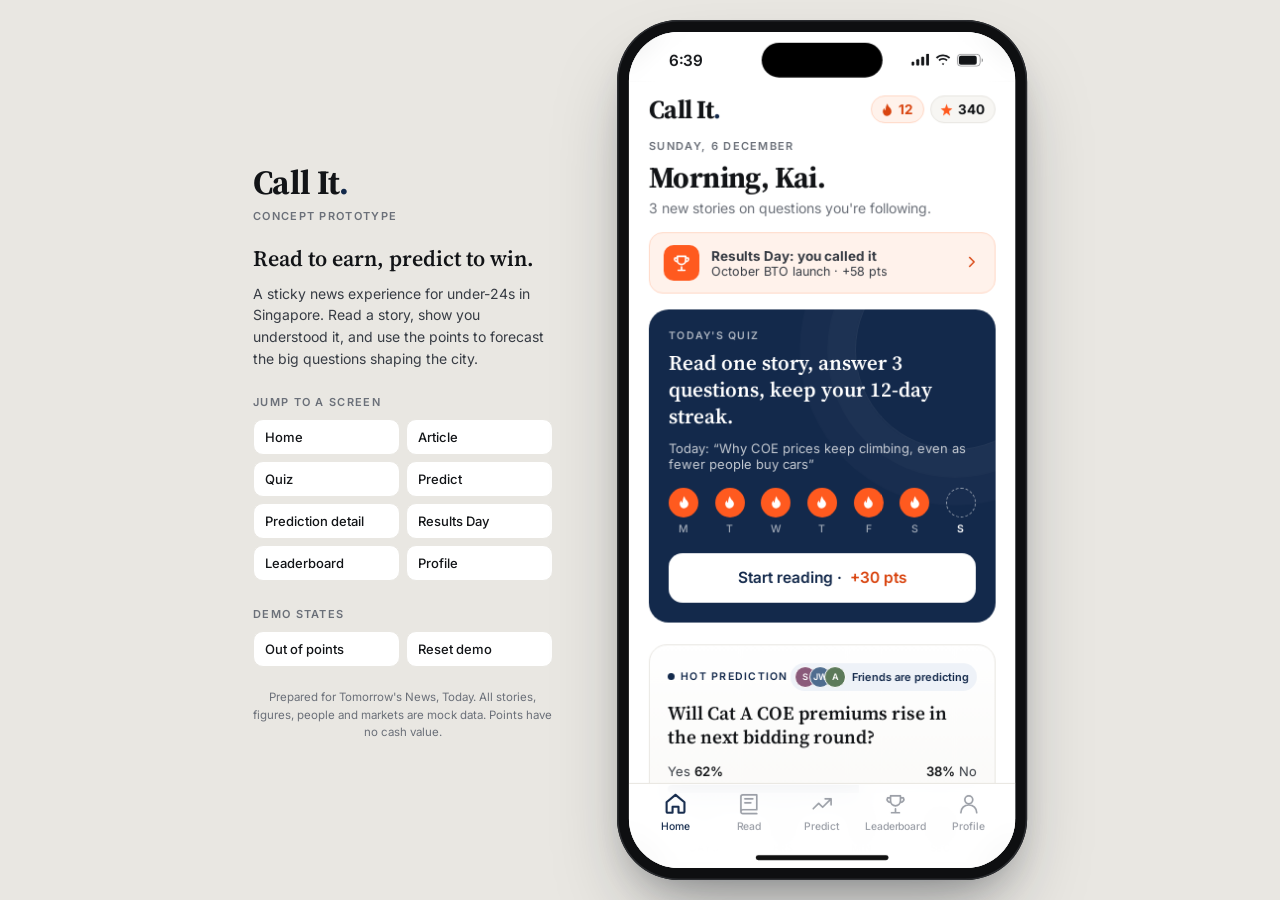
==== commit 8c8b6a9a: "Call It: add portfolio chart to the Predict tab Shows points available plus points in open calls ove" ====
--- a/callit/index.html
+++ b/callit/index.html
@@ -351,6 +351,33 @@
 .pill.yes{background:var(--navy);color:#fff}
 .pill.no{background:#fff;color:var(--navy);box-shadow:inset 0 0 0 1.5px var(--navy)}
 .resolved-tag{font-size:10.5px;letter-spacing:.1em;text-transform:uppercase;font-weight:600;color:var(--accent-deep);background:var(--accent-tint);padding:3px 8px;border-radius:6px}
+.pf{margin:16px 20px 0;padding:16px 16px 6px;border:1px solid var(--line);border-radius:18px}
+.pf-top{display:flex;justify-content:space-between;align-items:flex-start;gap:10px}
+.pf-v{font-family:var(--serif);font-size:30px;font-weight:700;letter-spacing:-.01em;font-variant-numeric:tabular-nums;line-height:1.1;margin-top:4px;display:flex;align-items:baseline;gap:6px}
+.pf-v small{font-family:var(--sans);font-size:14px;font-weight:600;color:var(--muted)}
+.pf-v small span{font-weight:500}
+.pf-sub span{white-space:nowrap}
+.pf-sub{display:flex;gap:8px;align-items:center;margin-top:4px;font-size:12.5px;color:var(--muted);font-variant-numeric:tabular-nums}
+.pf-ch{font-weight:600}
+.pf-ch.up{color:var(--green)}.pf-ch.down{color:var(--red)}
+.mseg{display:flex;padding:2px;border-radius:9px;background:var(--soft);border:1px solid var(--line);flex:none}
+.mseg button{padding:5px 11px;border-radius:7px;font-size:12px;font-weight:600;color:var(--muted)}
+.mseg button.on{background:#fff;color:var(--ink);box-shadow:0 1px 2px rgba(0,0,0,.08)}
+.pf svg{width:100%;height:auto;display:block;margin-top:10px;touch-action:none;cursor:crosshair;overflow:visible}
+.pf .pfl{stroke-dasharray:1;stroke-dashoffset:1;animation:draw 1.1s var(--ease) .1s forwards}
+.pf-break{display:grid;grid-template-columns:repeat(3,1fr);gap:8px;margin-top:12px;padding-top:12px;border-top:1px solid var(--line2)}
+.pf-break div{display:flex;flex-direction:column;gap:2px}
+.pf-break small{font-size:11px;color:var(--muted)}
+.pf-break b{font-size:15px;font-variant-numeric:tabular-nums}
+.pf-ev{margin-top:4px}
+.pf-ev>*{display:flex;align-items:center;gap:10px;width:100%;padding:9px 0;border-top:1px solid var(--line2);font-size:13px}
+.pf-ev i{width:9px;height:9px;border-radius:50%;flex:none}
+.pf-ev i.win{background:var(--green)}.pf-ev i.loss{background:var(--faint)}
+.pf-ev span{flex:1}
+.pf-ev em{font-style:normal;color:var(--muted);font-size:12px}
+.pf-ev b{font-variant-numeric:tabular-nums}
+.pf-ev b.win{color:var(--green)}.pf-ev b.loss{color:var(--muted)}
+.pf-foot{display:flex;justify-content:space-between;font-size:12px;color:var(--muted);padding:10px 0 8px;border-top:1px solid var(--line2);margin-top:2px}
 .lowpts{margin:16px 20px 0;padding:16px;border-radius:16px;border:1.5px dashed var(--navy-mid);background:var(--navy-tint)}
 .lowpts b{font-family:var(--serif);font-size:17px;display:block}
 .lowpts p{font-size:13.5px;color:var(--ink2);margin:6px 0 12px;line-height:1.5}
@@ -546,7 +573,7 @@
    ===================================================================== */
 const DATA = {
   user: {
-    name: "Kai", fullName: "Kai Tan", handle: "@kaitan", school: "NTU", joined: "Aug 2026",
+    name: "Kai", fullName: "Kai Tan", handle: "@kaitan", school: "NTU", joined: "Jan 2026",
     points: 340,          // current balance
     streak: 12,           // days in a row with at least one quiz
     longestStreak: 21,
@@ -865,6 +892,19 @@
     ]
   },
 
+  // Portfolio = points available + points staked in open calls.
+  // The last value of each series is replaced by your live total.
+  portfolio: {
+    month: [180, 195, 205, 220, 220, 240, 250, 265, 225, 240, 250, 265, 280, 290, 290,
+            300, 310, 260, 270, 280, 285, 295, 300, 310, 368, 368, 375, 380, 385, 390],   // last 30 days, oldest first
+    year:  [60, 110, 150, 135, 190, 230, 210, 255, 185, 300, 390],                       // end of each month, Jan to now
+    events: [ // shown on the month view
+      { daysAgo: 21, type: "loss", text: "September inflation call missed", delta: -40 },
+      { daysAgo: 12, type: "loss", text: "MRT fare review call missed", delta: -50 },
+      { daysAgo: 5,  type: "win",  text: "October BTO call won", delta: 58, results: "bto" }
+    ]
+  },
+
   badges: [
     { name: "Called it ×5", desc: "5 correct forecasts", icon: "target", earned: true },
     { name: "30-day reader", desc: "21 of 30 days", icon: "book", progress: 21 / 30 },
@@ -1175,11 +1215,89 @@
   return { html: `
     <div class="topbar"><div class="page-title">Predict</div>${chips()}</div>
     <div class="pad"><p class="page-sub">Forecast Singapore's big questions with the points you've earned from reading.</p></div>
-    ${low ? lowPoints() : `<div class="balance"><div><small>Available to call with</small><div class="bv">${SPARK}<span data-points>${fmt(S.points)}</span> pts</div></div><button data-tab="read">Earn more by reading →</button></div>`}
+    ${low ? lowPoints() : ""}
+    ${portfolioCard()}
     <div class="seg"><button class="${live ? "on" : ""}" data-act="ptab" data-v="live">Live (${DATA.markets.length})</button><button class="${!live ? "on" : ""}" data-act="ptab" data-v="results">Results (${DATA.resolved.length})</button></div>
     <div class="mlist stagger">${list}</div>
-    <p class="m-foot">Points have no cash value and can't be bought. Call It is a forecasting game, not gambling.</p>` };
+    <p class="m-foot">Points have no cash value and can't be bought. Call It is a forecasting game, not gambling.</p>`,
+    after(el) { wirePortfolio(el); } };
 };
+
+/* ---------- Portfolio: points available + points in open calls, over time ---------- */
+const MON = ["Jan", "Feb", "Mar", "Apr", "May", "Jun", "Jul", "Aug", "Sep", "Oct", "Nov", "Dec"];
+function openCalls() { return Object.entries(S.calls).filter(([id]) => M(id)).map(([, c]) => c); }
+function pfNow() { return S.points + openCalls().reduce((t, c) => t + c.stake, 0); }
+function pfSeries() {
+  const range = S.pfRange || "month", src = DATA.portfolio[range];
+  const vals = src.slice(); vals[vals.length - 1] = pfNow();
+  const n = vals.length, today = new Date();
+  const labels = vals.map((_, i) => {
+    if (range === "year") return MON[i] + " " + today.getFullYear();
+    const d = new Date(today); d.setDate(d.getDate() - (n - 1 - i));
+    return i === n - 1 ? "Today" : d.getDate() + " " + MON[d.getMonth()];
+  });
+  const ticks = range === "year" ? vals.map((_, i) => MON[i][0]) : null;
+  const events = range === "month" ? DATA.portfolio.events.map(e => ({ ...e, i: n - 1 - e.daysAgo })).filter(e => e.i >= 0) : [];
+  return { range, vals, labels, ticks, events };
+}
+const PF = { W: 326, H: 132, pl: 2, pr: 36, pt: 10, pb: 22 };
+function pfScale(vals) {
+  const { W, H, pl, pr, pt, pb } = PF;
+  const lo = Math.max(0, Math.floor(Math.min(...vals) * 0.85 / 50) * 50), hi = Math.ceil(Math.max(...vals) * 1.05 / 50) * 50;
+  return { lo, hi, x: i => pl + i * (W - pl - pr) / (vals.length - 1), y: v => pt + (hi - v) / (hi - lo) * (H - pt - pb) };
+}
+function portfolioCard() {
+  const P = pfSeries(), v = P.vals, n = v.length, { W, H, pl, pr, pb } = PF;
+  const { lo, hi, x, y } = pfScale(v);
+  const ch = v[n - 1] - v[0], pct = v[0] ? Math.round(ch / v[0] * 100) : 0;
+  const line = v.map((p, i) => `${i ? "L" : "M"}${x(i).toFixed(1)} ${y(p).toFixed(1)}`).join(" ");
+  const area = `${line} L${x(n - 1).toFixed(1)} ${H - pb} L${x(0)} ${H - pb} Z`;
+  const grid = [lo, (lo + hi) / 2, hi].map(g => `<line x1="${pl}" x2="${W - pr + 4}" y1="${y(g)}" y2="${y(g)}" stroke="#eceae5"/><text x="${W - pr + 8}" y="${y(g) + 4}" font-size="10.5" fill="#9a9ea6">${Math.round(g)}</text>`).join("");
+  const xt = P.ticks
+    ? P.ticks.map((t, i) => `<text x="${x(i)}" y="${H - 5}" font-size="10" fill="#9a9ea6" text-anchor="middle">${t}</text>`).join("")
+    : [0, 10, 20, n - 1].map(i => `<text x="${x(i)}" y="${H - 5}" font-size="10" fill="#9a9ea6" text-anchor="${i === 0 ? "start" : i === n - 1 ? "end" : "middle"}">${P.labels[i]}</text>`).join("");
+  const marks = P.events.map(e => `<circle cx="${x(e.i)}" cy="${y(v[e.i])}" r="4.5" fill="${e.type === "win" ? "#1d8048" : "#9a9ea6"}" stroke="#fff" stroke-width="2"/>`).join("");
+  const open = openCalls(), staked = open.reduce((t, c) => t + c.stake, 0), ret = open.reduce((t, c) => t + payout(c.stake, c.pct), 0);
+  const evs = P.events.slice().reverse().map(e => {
+    const tag = e.results ? `button data-go="results" data-id="${e.results}"` : "div";
+    return `<${tag}><i class="${e.type}"></i><span>${e.text}<br><em>${P.labels[e.i]}</em></span><b class="${e.type}">${e.delta > 0 ? "+" : "\u2212"}${Math.abs(e.delta)}</b></${tag.split(" ")[0]}>`;
+  }).join("");
+  return `<div class="pf" data-pf>
+    <div class="pf-top"><div><span class="label">Your portfolio</span>
+      <div class="pf-v"><span data-pf-v>${fmt(v[n - 1])}</span><small>pts \u00b7 <span data-pf-l>${P.labels[n - 1]}</span></small></div>
+      <div class="pf-sub"><span class="pf-ch ${ch >= 0 ? "up" : "down"}">${ch >= 0 ? "+" : "\u2212"}${fmt(Math.abs(ch))} (${ch >= 0 ? "+" : "\u2212"}${Math.abs(pct)}%) this ${P.range}</span></div></div>
+      <div class="mseg"><button class="${P.range === "month" ? "on" : ""}" data-act="pf" data-v="month">Month</button><button class="${P.range === "year" ? "on" : ""}" data-act="pf" data-v="year">Year</button></div></div>
+    <svg viewBox="0 0 ${W} ${H}" data-pf-svg aria-label="Portfolio value over the past ${P.range}">
+      <defs><linearGradient id="pfg" x1="0" y1="0" x2="0" y2="1"><stop offset="0" stop-color="#13294b" stop-opacity=".16"/><stop offset="1" stop-color="#13294b" stop-opacity="0"/></linearGradient></defs>
+      ${grid}<path d="${area}" fill="url(#pfg)"/>
+      <path class="pfl" d="${line}" pathLength="1" fill="none" stroke="#13294b" stroke-width="2.2" stroke-linejoin="round" stroke-linecap="round"/>
+      ${marks}${xt}
+      <line data-pf-guide x1="0" x2="0" y1="${PF.pt}" y2="${H - pb}" stroke="#13294b" stroke-opacity=".35" stroke-dasharray="3 3" visibility="hidden"/>
+      <circle data-pf-dot cx="${x(n - 1)}" cy="${y(v[n - 1])}" r="5" fill="#13294b" stroke="#fff" stroke-width="2"/>
+    </svg>
+    <div class="pf-break">
+      <div><small>Available</small><b><span data-points>${fmt(S.points)}</span></b></div>
+      <div><small>In ${open.length} open call${open.length === 1 ? "" : "s"}</small><b>${fmt(staked)}</b></div>
+      <div><small>Back if all right</small><b>${fmt(ret)}</b></div>
+    </div>
+    ${evs ? `<div class="pf-ev">${evs}</div>` : `<div class="pf-foot"><span>${U.callsRight} calls won \u00b7 ${U.callsMade - U.callsRight} missed</span><span>Since ${U.joined}</span></div>`}
+  </div>`;
+}
+function wirePortfolio(el) {
+  const svg = $("[data-pf-svg]", el); if (!svg) return;
+  const P = pfSeries(), v = P.vals, n = v.length, { x, y } = pfScale(v);
+  const g = $("[data-pf-guide]", svg), dot = $("[data-pf-dot]", svg), vEl = $("[data-pf-v]", el), lEl = $("[data-pf-l]", el);
+  const show = i => {
+    g.setAttribute("x1", x(i)); g.setAttribute("x2", x(i)); g.setAttribute("visibility", i === n - 1 ? "hidden" : "visible");
+    dot.setAttribute("cx", x(i)); dot.setAttribute("cy", y(v[i]));
+    vEl.textContent = fmt(v[i]); lEl.textContent = P.labels[i];
+  };
+  const at = e => { const r = svg.getBoundingClientRect(), px = (e.clientX - r.left) / r.width * PF.W; return Math.max(0, Math.min(n - 1, Math.round((px - PF.pl) / ((PF.W - PF.pl - PF.pr) / (n - 1))))); };
+  svg.addEventListener("pointermove", e => show(at(e)));
+  svg.addEventListener("pointerdown", e => { svg.setPointerCapture(e.pointerId); show(at(e)); });
+  svg.addEventListener("pointerleave", () => show(n - 1));
+  svg.addEventListener("pointerup", e => { if (e.pointerType !== "mouse") show(n - 1); });
+}
 
 function lowPoints() {
   return `<div class="lowpts"><b>You're out of points. Read your way back.</b>
@@ -1494,6 +1612,7 @@
   side: t => { S.drafts[cur().id].side = t.dataset.side; refresh(); },
   call: () => makeCall(),
   filter: t => { S.readFilter = t.dataset.v; refresh(); },
+  pf: t => { S.pfRange = t.dataset.v; refresh(); },
   ptab: t => { S.predictTab = t.dataset.v; refresh(); curEl().classList.remove("no-anim"); },
   btab: t => { S.boardTab = t.dataset.v; refresh(); curEl().classList.remove("no-anim"); },
   toast: t => toast(t.dataset.msg)
